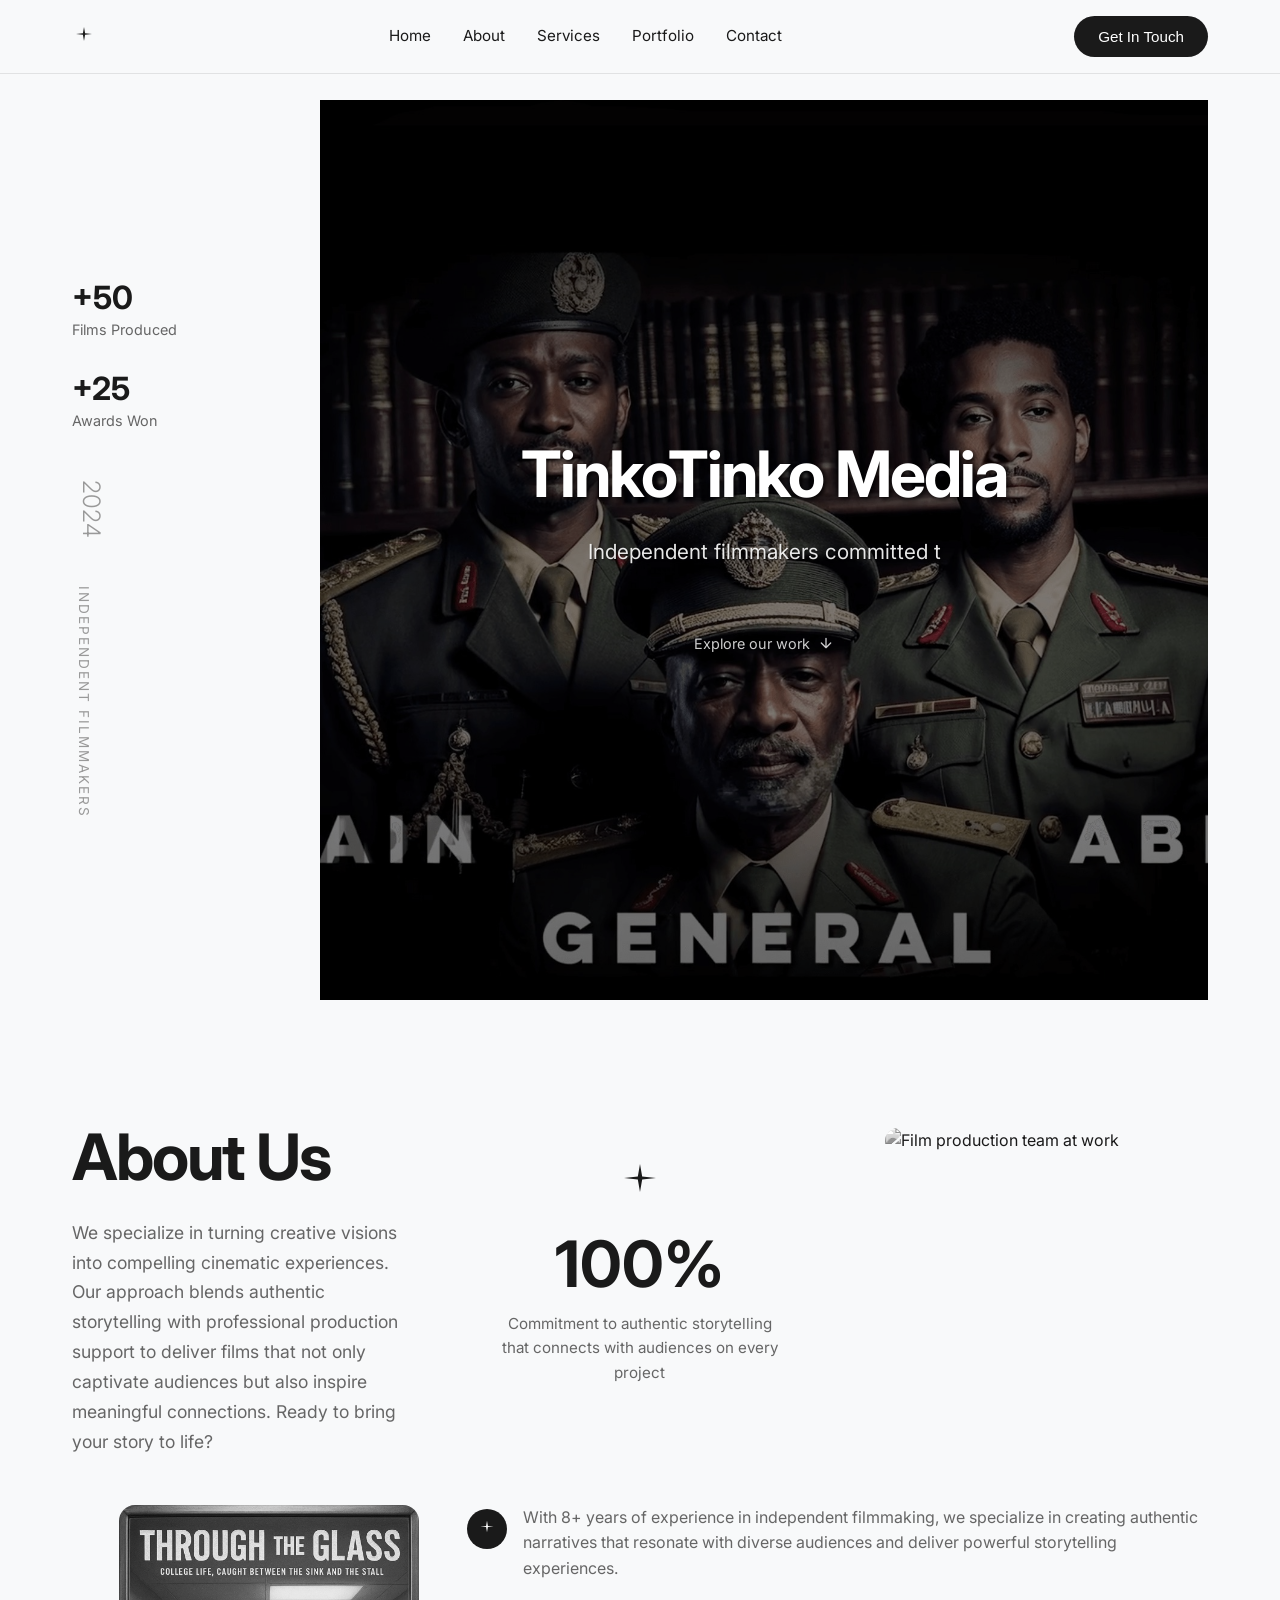
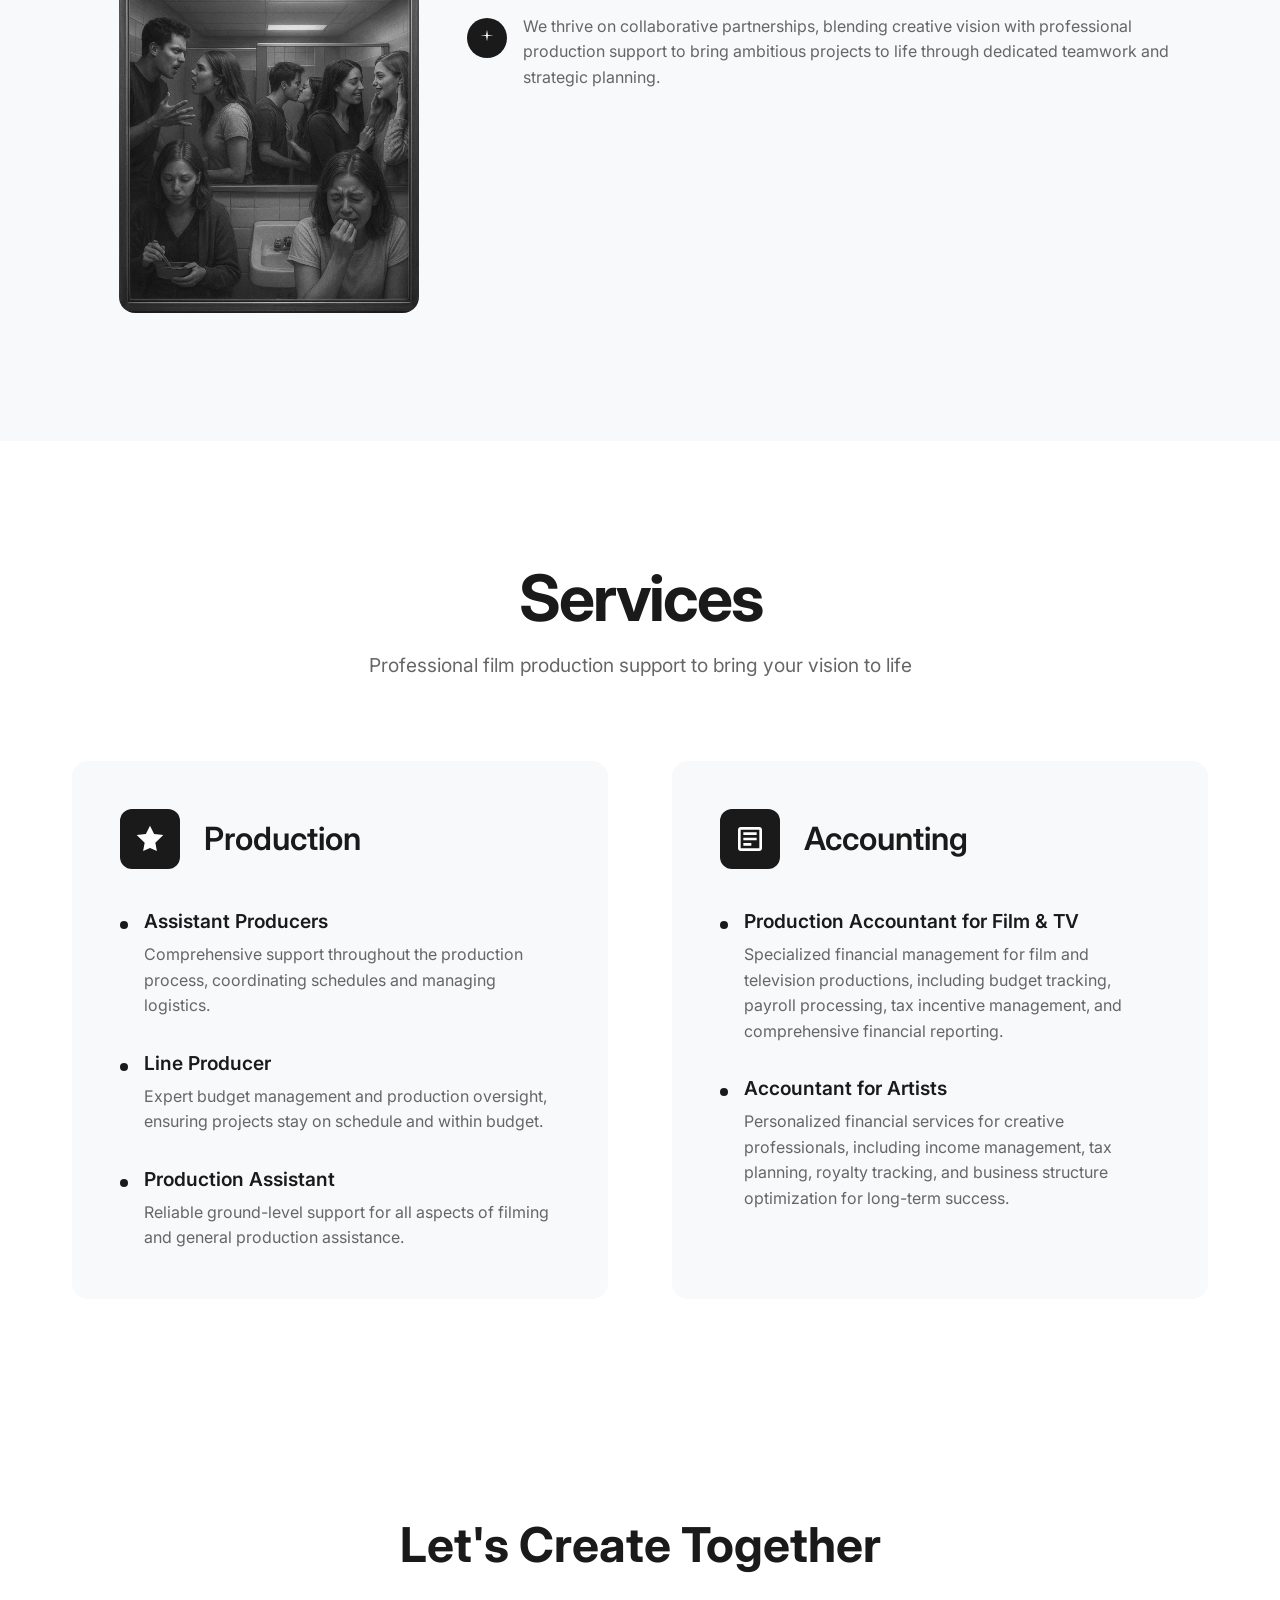
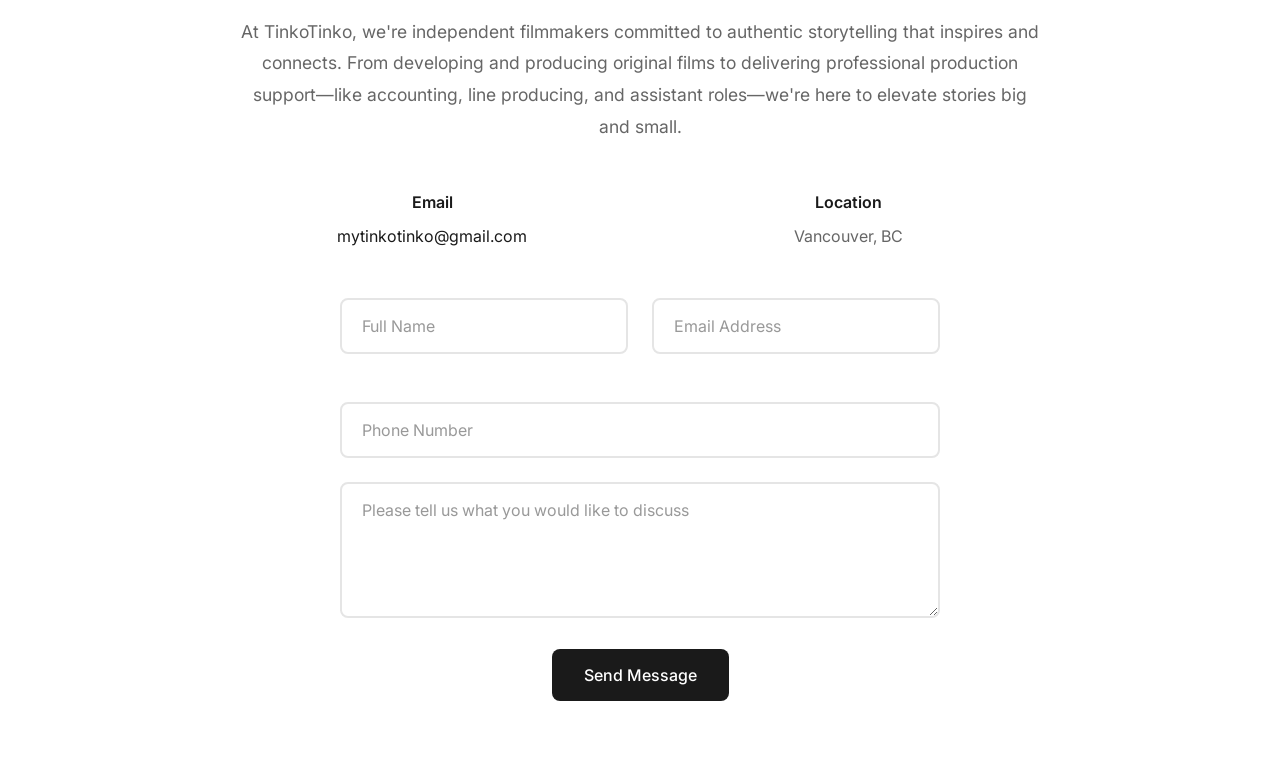
==== index.html @ ab4fda0d "initial design" ====
<!DOCTYPE html>
<html lang="en">
<head>
    <meta charset="UTF-8">
    <meta name="viewport" content="width=device-width, initial-scale=1.0">
    <meta name="referrer" content="origin">
    <title>TinkoTinko Media - Independent Filmmakers</title>
    <link rel="stylesheet" href="style.css">
    <link rel="preconnect" href="https://fonts.googleapis.com">
    <link rel="preconnect" href="https://fonts.gstatic.com" crossorigin>
    <link href="https://fonts.googleapis.com/css2?family=Inter:wght@300;400;500;600;700&display=swap" rel="stylesheet">
</head>
<body>
    <header class="header">
        <div class="container">
            <div class="logo">
                <svg width="24" height="24" viewBox="0 0 24 24" fill="none" xmlns="http://www.w3.org/2000/svg">
                    <path d="M12 2L13.09 8.26L20 9L13.09 9.74L12 16L10.91 9.74L4 9L10.91 8.26L12 2Z" fill="currentColor"/>
                </svg>
            </div>
            <nav class="nav">
                <a href="#home" class="nav-link">Home</a>
                <a href="#about" class="nav-link">About</a>
                <a href="#services" class="nav-link">Services</a>
                <a href="portfolio.html" class="nav-link">Portfolio</a>
                <a href="#contact" class="nav-link">Contact</a>
            </nav>
            <button class="cta-button" id="getInTouchBtn">
                Get In Touch
            </button>
        </div>
    </header>

    <main id="home" class="main">
        <div class="container">
            <aside class="sidebar">
                <div class="stats">
                    <div class="stat-item">
                        <span class="stat-number">+50</span>
                        <span class="stat-label">Films Produced</span>
                    </div>
                    <div class="stat-item">
                        <span class="stat-number">+25</span>
                        <span class="stat-label">Awards Won</span>
                    </div>
                </div>
                <div class="year">2024</div>
                <div class="product-designer">Independent Filmmakers</div>
            </aside>

            <section class="hero">
                <div class="hero-background">
                    <img src="images/hero.jpg" alt="TinkoTinko Media" class="hero-background-image">
                    <div class="hero-overlay"></div>
                </div>
                
                <div class="hero-content">
                    <h1 class="hero-title">TinkoTinko Media</h1>
                    <p class="hero-subtitle">Independent filmmakers committed to authentic storytelling</p>
                    <div class="scroll-indicator">
                        <span>Explore our work</span>
                        <svg width="16" height="16" viewBox="0 0 16 16" fill="none" xmlns="http://www.w3.org/2000/svg">
                            <path d="M8 3.33334V12.6667M8 12.6667L12.6667 8M8 12.6667L3.33334 8" stroke="currentColor" stroke-width="1.33" stroke-linecap="round" stroke-linejoin="round"/>
                        </svg>
                    </div>
                </div>
            </section>
        </div>
    </main>

    <section id="about" class="about-section">
        <div class="container">
            <div class="about-grid">
                <div class="about-content">
                    <h2 class="about-title">About Us</h2>
                    <p class="about-description">
                        We specialize in turning creative visions into compelling cinematic experiences. Our approach blends authentic storytelling with professional production support to deliver films that not only captivate audiences but also inspire meaningful connections. Ready to bring your story to life?
                    </p>
                </div>

                <div class="about-stat">
                    <div class="stat-icon">
                        <svg width="48" height="48" viewBox="0 0 24 24" fill="none" xmlns="http://www.w3.org/2000/svg">
                            <path d="M12 2L13.09 8.26L20 9L13.09 9.74L12 16L10.91 9.74L4 9L10.91 8.26L12 2Z" fill="currentColor"/>
                        </svg>
                    </div>
                    <div class="stat-number-large">100%</div>
                    <div class="stat-description">
                        Commitment to authentic storytelling that connects with audiences on every project
                    </div>
                </div>

                <div class="about-image-1">
                    <img src="https://images.unsplash.com/photo-1485846234645-a62644f84728?w=400&h=300&fit=crop&crop=center" alt="Film production team at work" class="about-photo">
                </div>

                <div class="about-points">
                    <div class="about-point">
                        <div class="point-icon">
                            <svg width="20" height="20" viewBox="0 0 24 24" fill="none" xmlns="http://www.w3.org/2000/svg">
                                <path d="M12 2L13.09 8.26L20 9L13.09 9.74L12 16L10.91 9.74L4 9L10.91 8.26L12 2Z" fill="currentColor"/>
                            </svg>
                        </div>
                        <p>With 8+ years of experience in independent filmmaking, we specialize in creating authentic narratives that resonate with diverse audiences and deliver powerful storytelling experiences.</p>
                    </div>
                    <div class="about-point">
                        <div class="point-icon">
                            <svg width="20" height="20" viewBox="0 0 24 24" fill="none" xmlns="http://www.w3.org/2000/svg">
                                <path d="M12 2L13.09 8.26L20 9L13.09 9.74L12 16L10.91 9.74L4 9L10.91 8.26L12 2Z" fill="currentColor"/>
                            </svg>
                        </div>
                        <p>We thrive on collaborative partnerships, blending creative vision with professional production support to bring ambitious projects to life through dedicated teamwork and strategic planning.</p>
                    </div>
                </div>

                <div class="about-image-2">
                    <img src="images/through_the_glass.jpg" alt="Behind the scenes filming" class="about-photo">
                </div>
            </div>
        </div>
    </section>

    <section id="services" class="services-section">
        <div class="container">
            <div class="services-header">
                <h2 class="services-title">Services</h2>
                <p class="services-subtitle">Professional film production support to bring your vision to life</p>
            </div>
            
            <div class="services-grid">
                <div class="service-category">
                    <div class="category-header">
                        <div class="category-icon">
                            <svg width="32" height="32" viewBox="0 0 24 24" fill="none" xmlns="http://www.w3.org/2000/svg">
                                <path d="M12 2L15.09 8.26L22 9L16 14.74L17.18 21.02L12 18.77L6.82 21.02L8 14.74L2 9L8.91 8.26L12 2Z" fill="currentColor"/>
                            </svg>
                        </div>
                        <h3 class="category-title">Production</h3>
                    </div>
                    <div class="service-list">
                        <div class="service-item">
                            <div class="service-bullet"></div>
                            <div class="service-content">
                                <h4>Assistant Producers</h4>
                                <p>Comprehensive support throughout the production process, coordinating schedules and managing logistics.</p>
                            </div>
                        </div>
                        <div class="service-item">
                            <div class="service-bullet"></div>
                            <div class="service-content">
                                <h4>Line Producer</h4>
                                <p>Expert budget management and production oversight, ensuring projects stay on schedule and within budget.</p>
                            </div>
                        </div>
                        <div class="service-item">
                            <div class="service-bullet"></div>
                            <div class="service-content">
                                <h4>Production Assistant</h4>
                                <p>Reliable ground-level support for all aspects of filming and general production assistance.</p>
                            </div>
                        </div>
                    </div>
                </div>

                <div class="service-category">
                    <div class="category-header">
                        <div class="category-icon">
                            <svg width="32" height="32" viewBox="0 0 24 24" fill="none" xmlns="http://www.w3.org/2000/svg">
                                <path d="M19 3H5C3.9 3 3 3.9 3 5V19C3 20.1 3.9 21 5 21H19C20.1 21 21 20.1 21 19V5C21 3.9 20.1 3 19 3ZM19 19H5V5H19V19ZM7 7H17V9H7V7ZM7 11H17V13H7V11ZM7 15H13V17H7V15Z" fill="currentColor"/>
                            </svg>
                        </div>
                        <h3 class="category-title">Accounting</h3>
                    </div>
                    <div class="service-list">
                        <div class="service-item">
                            <div class="service-bullet"></div>
                            <div class="service-content">
                                <h4>Production Accountant for Film & TV</h4>
                                <p>Specialized financial management for film and television productions, including budget tracking, payroll processing, tax incentive management, and comprehensive financial reporting.</p>
                            </div>
                        </div>
                        <div class="service-item">
                            <div class="service-bullet"></div>
                            <div class="service-content">
                                <h4>Accountant for Artists</h4>
                                <p>Personalized financial services for creative professionals, including income management, tax planning, royalty tracking, and business structure optimization for long-term success.</p>
                            </div>
                        </div>
                    </div>
                </div>
            </div>
        </div>
    </section>

    <section id="contact" class="contact-section">
        <div class="container">
            <div class="contact-content">
                <h2 class="contact-title">Let's Create Together</h2>
                <p class="contact-description">At TinkoTinko, we're independent filmmakers committed to authentic storytelling that inspires and connects. From developing and producing original films to delivering professional production support—like accounting, line producing, and assistant roles—we're here to elevate stories big and small.</p>
                
                <div class="contact-info">
                    <div class="contact-item">
                        <h3>Email</h3>
                        <a href="mailto:mytinkotinko@gmail.com">mytinkotinko@gmail.com</a>
                    </div>
                    <div class="contact-item">
                        <h3>Location</h3>
                        <p>Vancouver, BC</p>
                    </div>
                </div>
                
                <form class="contact-form" id="contactForm">
                    <div class="form-row">
                        <div class="form-group">
                            <input type="text" id="fullName" name="fullName" placeholder="Full Name" required>
                        </div>
                        <div class="form-group">
                            <input type="email" id="email" name="email" placeholder="Email Address" required>
                        </div>
                    </div>
                    <div class="form-group">
                        <input type="tel" id="phone" name="phone" placeholder="Phone Number" required>
                    </div>
                    <div class="form-group">
                        <textarea id="message" name="message" placeholder="Please tell us what you would like to discuss" rows="5" required></textarea>
                    </div>
                    <button type="submit" class="submit-button">
                        Send Message
                    </button>
                </form>
            </div>
        </div>
    </section>

    <script src="script.js"></script>
</body>
</html>
---- style.css ----
* {
    margin: 0;
    padding: 0;
    box-sizing: border-box;
}

body {
    font-family: 'Inter', sans-serif;
    background-color: #f8f9fa;
    color: #1a1a1a;
    line-height: 1.6;
    overflow-x: hidden;
}

.container {
    max-width: 1200px;
    margin: 0 auto;
    padding: 0 2rem;
}

/* Header Styles */
.header {
    position: fixed;
    top: 0;
    left: 0;
    right: 0;
    background: rgba(248, 249, 250, 0.95);
    backdrop-filter: blur(10px);
    z-index: 1000;
    padding: 1rem 0;
    border-bottom: 1px solid rgba(26, 26, 26, 0.1);
}

.header .container {
    display: flex;
    justify-content: space-between;
    align-items: center;
}

.logo {
    display: flex;
    align-items: center;
    color: #1a1a1a;
}

.nav {
    display: flex;
    gap: 2rem;
}

.nav-link {
    text-decoration: none;
    color: #1a1a1a;
    font-weight: 400;
    font-size: 0.95rem;
    transition: color 0.3s ease;
    position: relative;
}

.nav-link:hover {
    color: #666;
}

.nav-link::after {
    content: '';
    position: absolute;
    width: 0;
    height: 2px;
    bottom: -5px;
    left: 0;
    background-color: #1a1a1a;
    transition: width 0.3s ease;
}

.nav-link:hover::after {
    width: 100%;
}

.cta-button {
    background: #1a1a1a;
    color: white;
    border: none;
    padding: 0.75rem 1.5rem;
    border-radius: 50px;
    font-weight: 500;
    cursor: pointer;
    display: flex;
    align-items: center;
    gap: 0.5rem;
    transition: all 0.3s ease;
    font-size: 0.95rem;
}

.cta-button:hover {
    background: #333;
    transform: translateY(-2px);
    box-shadow: 0 10px 20px rgba(0, 0, 0, 0.1);
}

/* Main Content */
.main {
    margin-top: 100px;
    min-height: 100vh;
    display: flex;
    align-items: center;
}

.main .container {
    display: grid;
    grid-template-columns: 200px 1fr;
    gap: 3rem;
    align-items: center;
    width: 100%;
}

/* Sidebar */
.sidebar {
    display: flex;
    flex-direction: column;
    gap: 3rem;
    padding: 2rem 0;
}

.stats {
    display: flex;
    flex-direction: column;
    gap: 2rem;
}

.stat-item {
    display: flex;
    flex-direction: column;
    gap: 0.25rem;
}

.stat-number {
    font-size: 2rem;
    font-weight: 700;
    color: #1a1a1a;
    line-height: 1;
}

.stat-label {
    font-size: 0.9rem;
    color: #666;
    font-weight: 400;
}

.year {
    font-size: 1.5rem;
    font-weight: 300;
    color: #999;
    writing-mode: vertical-rl;
    text-orientation: mixed;
    align-self: flex-start;
}

.product-designer {
    font-size: 0.85rem;
    color: #999;
    writing-mode: vertical-rl;
    text-orientation: mixed;
    align-self: flex-start;
    letter-spacing: 2px;
    text-transform: uppercase;
}

/* Hero Section */
.hero {
    position: relative;
    min-height: 100vh;
    display: flex;
    align-items: center;
    justify-content: center;
    overflow: hidden;
}

.hero-background {
    position: absolute;
    top: 0;
    left: 0;
    width: 100%;
    height: 100%;
    z-index: 1;
}

.hero-background-image {
    width: 110%;
    height: 100%;
    object-fit: cover;
    object-position: center;
    margin-left: -5%;
}

.hero-overlay {
    position: absolute;
    top: 0;
    left: 0;
    width: 100%;
    height: 100%;
    background: rgba(0, 0, 0, 0.5);
    z-index: 2;
}

.hero-content {
    position: relative;
    z-index: 3;
    text-align: center;
    color: white;
    display: flex;
    flex-direction: column;
    gap: 2rem;
    max-width: 800px;
    padding: 0 2rem;
}

.hero-title {
    font-size: 4rem;
    font-weight: 700;
    color: white;
    line-height: 0.9;
    letter-spacing: -2px;
    margin: 0;
    text-shadow: 2px 2px 4px rgba(0, 0, 0, 0.7);
}

.hero-subtitle {
    font-size: 1.3rem;
    color: rgba(255, 255, 255, 0.9);
    font-weight: 400;
    text-shadow: 1px 1px 2px rgba(0, 0, 0, 0.7);
}

.scroll-indicator {
    display: flex;
    align-items: center;
    justify-content: center;
    gap: 0.5rem;
    color: rgba(255, 255, 255, 0.8);
    font-size: 0.9rem;
    margin-top: 2rem;
    cursor: pointer;
    transition: color 0.3s ease;
}

.scroll-indicator:hover {
    color: white;
}

/* Animations */
@keyframes fadeInUp {
    from {
        opacity: 0;
        transform: translateY(30px);
    }
    to {
        opacity: 1;
        transform: translateY(0);
    }
}

.hero-title {
    animation: fadeInUp 0.8s ease-out;
}

.hero-subtitle {
    animation: fadeInUp 0.8s ease-out 0.2s both;
}

.scroll-indicator {
    animation: fadeInUp 0.8s ease-out 0.4s both;
}

.portrait {
    animation: fadeInUp 0.8s ease-out 0.3s both;
}

.stat-item {
    animation: fadeInUp 0.8s ease-out 0.5s both;
}

.stat-item:nth-child(2) {
    animation-delay: 0.6s;
}

/* Responsive Design */
@media (max-width: 1024px) {
    .main .container {
        grid-template-columns: 1fr;
        gap: 2rem;
    }
    
    .sidebar {
        flex-direction: row;
        justify-content: space-between;
        align-items: center;
        padding: 1rem 0;
    }
    
    .stats {
        flex-direction: row;
        gap: 3rem;
    }
    
    .year,
    .product-designer {
        writing-mode: horizontal-tb;
        text-orientation: initial;
    }
    
    .hero-title {
        font-size: 3rem;
    }
    
    .hero-subtitle {
        font-size: 1.1rem;
    }
}

@media (max-width: 768px) {
    .container {
        padding: 0 1rem;
    }
    
    .nav {
        display: none;
    }
    
    .hero-title {
        font-size: 2.5rem;
        letter-spacing: -1px;
    }
    
    .hero-subtitle {
        font-size: 1rem;
    }
    
    .stats {
        gap: 2rem;
    }
    
    .stat-number {
        font-size: 1.5rem;
    }
    
    .stat-label {
        font-size: 0.8rem;
    }
}

/* About Section */
.about-section {
    padding: 8rem 0;
    background: #f8f9fa;
}

.about-grid {
    display: grid;
    grid-template-columns: 1fr 1fr 1fr;
    grid-template-rows: auto auto;
    gap: 3rem;
    align-items: start;
}

.about-content {
    grid-column: 1;
    grid-row: 1;
}

.about-title {
    font-size: 4rem;
    font-weight: 700;
    color: #1a1a1a;
    line-height: 0.9;
    margin-bottom: 2rem;
    letter-spacing: -2px;
}

.about-description {
    font-size: 1.1rem;
    color: #666;
    line-height: 1.7;
}

.about-stat {
    grid-column: 2;
    grid-row: 1;
    text-align: center;
    padding: 2rem;
}

.stat-icon {
    display: flex;
    justify-content: center;
    margin-bottom: 1.5rem;
    color: #1a1a1a;
}

.stat-number-large {
    font-size: 4rem;
    font-weight: 700;
    color: #1a1a1a;
    line-height: 1;
    margin-bottom: 1rem;
}

.stat-description {
    font-size: 0.95rem;
    color: #666;
    line-height: 1.6;
}

.about-image-1 {
    grid-column: 3;
    grid-row: 1;
    display: flex;
    justify-content: center;
}

.about-image-2 {
    grid-column: 1;
    grid-row: 2;
    display: flex;
    justify-content: flex-end;
}

.about-points {
    grid-column: 2 / 4;
    grid-row: 2;
    display: flex;
    flex-direction: column;
    gap: 2rem;
}

.about-point {
    display: flex;
    gap: 1rem;
    align-items: flex-start;
}

.point-icon {
    display: flex;
    align-items: center;
    justify-content: center;
    width: 40px;
    height: 40px;
    background: #1a1a1a;
    border-radius: 50%;
    color: white;
    flex-shrink: 0;
    margin-top: 0.25rem;
}

.about-point p {
    font-size: 1rem;
    color: #666;
    line-height: 1.6;
    margin: 0;
}

.about-photo {
    width: 100%;
    max-width: 300px;
    height: auto;
    border-radius: 16px;
    filter: grayscale(100%);
    transition: filter 0.3s ease, transform 0.3s ease;
}

.about-photo:hover {
    filter: grayscale(0%);
    transform: scale(1.05);
}

/* About Section Animations */
.about-title {
    animation: fadeInUp 0.8s ease-out;
}

.about-description {
    animation: fadeInUp 0.8s ease-out 0.2s both;
}

.about-stat {
    animation: fadeInUp 0.8s ease-out 0.3s both;
}

.about-image-1 {
    animation: fadeInUp 0.8s ease-out 0.4s both;
}

.about-image-2 {
    animation: fadeInUp 0.8s ease-out 0.5s both;
}

.about-points {
    animation: fadeInUp 0.8s ease-out 0.6s both;
}

/* Services Section */
.services-section {
    padding: 8rem 0;
    background: #fff;
}

.services-header {
    text-align: center;
    margin-bottom: 5rem;
}

.services-title {
    font-size: 4rem;
    font-weight: 700;
    color: #1a1a1a;
    line-height: 0.9;
    margin-bottom: 1.5rem;
    letter-spacing: -2px;
}

.services-subtitle {
    font-size: 1.2rem;
    color: #666;
    max-width: 600px;
    margin: 0 auto;
    line-height: 1.6;
}

.services-grid {
    display: grid;
    grid-template-columns: 1fr 1fr;
    gap: 4rem;
    align-items: stretch;
}

.service-category {
    background: #f8f9fa;
    border-radius: 16px;
    padding: 3rem;
    transition: transform 0.3s ease, box-shadow 0.3s ease;
    height: 100%;
    display: flex;
    flex-direction: column;
}

.service-category:hover {
    transform: translateY(-5px);
    box-shadow: 0 20px 40px rgba(0, 0, 0, 0.1);
}

.category-header {
    display: flex;
    align-items: center;
    gap: 1.5rem;
    margin-bottom: 2.5rem;
}

.category-icon {
    display: flex;
    align-items: center;
    justify-content: center;
    width: 60px;
    height: 60px;
    background: #1a1a1a;
    border-radius: 12px;
    color: white;
    flex-shrink: 0;
}

.category-title {
    font-size: 2rem;
    font-weight: 600;
    color: #1a1a1a;
    margin: 0;
}

.service-list {
    display: flex;
    flex-direction: column;
    gap: 2rem;
}

.service-item {
    display: flex;
    gap: 1rem;
    align-items: flex-start;
}

.service-bullet {
    width: 8px;
    height: 8px;
    background: #1a1a1a;
    border-radius: 50%;
    margin-top: 0.75rem;
    flex-shrink: 0;
}

.service-content h4 {
    font-size: 1.2rem;
    font-weight: 600;
    color: #1a1a1a;
    margin: 0 0 0.5rem 0;
    line-height: 1.3;
}

.service-content p {
    font-size: 1rem;
    color: #666;
    line-height: 1.6;
    margin: 0;
}

/* Services Section Animations */
.services-header {
    animation: fadeInUp 0.8s ease-out;
}

.service-category:nth-child(1) {
    animation: fadeInUp 0.8s ease-out 0.2s both;
}

.service-category:nth-child(2) {
    animation: fadeInUp 0.8s ease-out 0.3s both;
}

/* Contact Section */
.contact-section {
    padding: 5rem 0;
    background: #fff;
}

.contact-content {
    max-width: 800px;
    margin: 0 auto;
    text-align: center;
}

.contact-title {
    font-size: 3rem;
    font-weight: 700;
    color: #1a1a1a;
    margin-bottom: 2rem;
}

.contact-description {
    font-size: 1.1rem;
    color: #666;
    line-height: 1.8;
    margin-bottom: 3rem;
}

.contact-info {
    display: grid;
    grid-template-columns: repeat(auto-fit, minmax(250px, 1fr));
    gap: 2rem;
    margin-top: 3rem;
}

.contact-item h3 {
    font-size: 1rem;
    font-weight: 600;
    color: #1a1a1a;
    margin-bottom: 0.5rem;
}

.contact-item p {
    color: #666;
    font-size: 1rem;
}

.contact-item a {
    color: #1a1a1a;
    text-decoration: none;
    font-size: 1rem;
    transition: color 0.3s ease;
}

.contact-item a:hover {
    color: #666;
}

/* Contact Form */
.contact-form {
    max-width: 600px;
    margin: 3rem auto 0;
    text-align: left;
}

.form-row {
    display: grid;
    grid-template-columns: 1fr 1fr;
    gap: 1.5rem;
    margin-bottom: 1.5rem;
}

.form-group {
    margin-bottom: 1.5rem;
}

.form-group input,
.form-group textarea {
    width: 100%;
    padding: 1rem 1.25rem;
    border: 2px solid #e5e5e5;
    border-radius: 8px;
    font-size: 1rem;
    font-family: 'Inter', sans-serif;
    background-color: #fff;
    transition: all 0.3s ease;
    outline: none;
}

.form-group input:focus,
.form-group textarea:focus {
    border-color: #1a1a1a;
    box-shadow: 0 0 0 3px rgba(26, 26, 26, 0.1);
}

.form-group input::placeholder,
.form-group textarea::placeholder {
    color: #999;
}

.form-group textarea {
    resize: vertical;
    min-height: 120px;
}

.submit-button {
    background: #1a1a1a;
    color: white;
    border: none;
    padding: 1rem 2rem;
    border-radius: 8px;
    font-weight: 500;
    cursor: pointer;
    display: flex;
    align-items: center;
    gap: 0.5rem;
    transition: all 0.3s ease;
    font-size: 1rem;
    font-family: 'Inter', sans-serif;
    margin: 0 auto;
}

.submit-button:hover {
    background: #333;
    transform: translateY(-2px);
    box-shadow: 0 10px 20px rgba(0, 0, 0, 0.1);
}

.submit-button:active {
    transform: translateY(0);
}

/* Form validation styles */
.form-group input:invalid:not(:placeholder-shown),
.form-group textarea:invalid:not(:placeholder-shown) {
    border-color: #ff4444;
}

.form-group input:valid,
.form-group textarea:valid {
    border-color: #44ff44;
}

@media (max-width: 480px) {
    .hero-title {
        font-size: 2rem;
    }
    
    .hero-subtitle {
        font-size: 0.9rem;
    }
    
    .cta-button {
        padding: 0.6rem 1.2rem;
        font-size: 0.85rem;
    }
    
    .contact-title {
        font-size: 2rem;
    }
    
    .contact-description {
        font-size: 1rem;
    }
    
    .form-row {
        grid-template-columns: 1fr;
        gap: 0;
    }
    
    .contact-form {
        margin-top: 2rem;
    }
    
    .submit-button {
        width: 100%;
        justify-content: center;
    }
    
    /* About Section Mobile */
    .about-grid {
        grid-template-columns: 1fr;
        gap: 2rem;
    }
    
    .about-content,
    .about-stat,
    .about-image-1,
    .about-image-2,
    .about-points {
        grid-column: 1;
        grid-row: auto;
    }
    
    .about-title {
        font-size: 3rem;
    }
    
    .about-image-2 {
        justify-content: center;
    }
    
    .about-points {
        gap: 1.5rem;
    }
}

@media (max-width: 768px) {
    .about-section {
        padding: 4rem 0;
    }
    
    .about-grid {
        grid-template-columns: 1fr;
        gap: 3rem;
    }
    
    .about-content,
    .about-stat,
    .about-image-1,
    .about-image-2,
    .about-points {
        grid-column: 1;
        grid-row: auto;
    }
    
    .about-title {
        font-size: 2.5rem;
        text-align: center;
    }
    
    .about-description {
        text-align: center;
    }
    
    .about-image-2 {
        justify-content: center;
    }
    
    .stat-number-large {
        font-size: 3rem;
    }
    
    /* Services Section Mobile */
    .services-section {
        padding: 4rem 0;
    }
    
    .services-header {
        margin-bottom: 3rem;
    }
    
    .services-title {
        font-size: 2.5rem;
    }
    
    .services-grid {
        grid-template-columns: 1fr;
        gap: 2rem;
    }
    
    .service-category {
        padding: 2rem;
    }
    
    .category-header {
        gap: 1rem;
        margin-bottom: 2rem;
    }
    
    .category-icon {
        width: 50px;
        height: 50px;
    }
    
    .category-title {
        font-size: 1.5rem;
    }
    
    .service-list {
        gap: 1.5rem;
    }
}

/* Portfolio Page Styles */
.nav-link.active {
    color: #1a1a1a;
    font-weight: 600;
}

.nav-link.active::after {
    width: 100%;
}

.portfolio-main {
    margin-top: 100px;
    padding: 4rem 0 0;
}

.portfolio-hero {
    text-align: center;
    margin-bottom: 6rem;
}

.portfolio-title {
    font-size: 5rem;
    font-weight: 700;
    color: #1a1a1a;
    line-height: 0.9;
    margin-bottom: 2rem;
    letter-spacing: -3px;
}

.portfolio-subtitle {
    font-size: 1.2rem;
    color: #666;
    max-width: 600px;
    margin: 0 auto;
    line-height: 1.6;
}

/* Projects Section */
.projects-section {
    padding: 6rem 0;
    background: #f8f9fa;
}

.section-header {
    text-align: center;
    margin-bottom: 4rem;
}

.section-title {
    font-size: 3rem;
    font-weight: 700;
    color: #1a1a1a;
    margin-bottom: 1rem;
    letter-spacing: -1px;
}

.section-description {
    font-size: 1.1rem;
    color: #666;
    line-height: 1.6;
}

.projects-grid {
    display: grid;
    grid-template-columns: repeat(auto-fit, minmax(350px, 1fr));
    gap: 2.5rem;
}

.project-card {
    background: white;
    border-radius: 16px;
    overflow: hidden;
    transition: transform 0.3s ease, box-shadow 0.3s ease;
}

.project-card:hover {
    transform: translateY(-10px);
    box-shadow: 0 25px 50px rgba(0, 0, 0, 0.15);
}

.project-image {
    position: relative;
    height: 250px;
    overflow: hidden;
}

.project-photo {
    width: 100%;
    height: 100%;
    object-fit: cover;
    filter: grayscale(100%);
    transition: filter 0.3s ease, transform 0.3s ease;
}

.project-card:hover .project-photo {
    filter: grayscale(0%);
    transform: scale(1.1);
}

.project-overlay {
    position: absolute;
    top: 1rem;
    left: 1rem;
}

.project-category {
    background: rgba(26, 26, 26, 0.8);
    color: white;
    padding: 0.5rem 1rem;
    border-radius: 20px;
    font-size: 0.85rem;
    font-weight: 500;
}

.project-content {
    padding: 2rem;
}

.project-title {
    font-size: 1.5rem;
    font-weight: 600;
    color: #1a1a1a;
    margin-bottom: 1rem;
    line-height: 1.3;
}

.project-description {
    font-size: 1rem;
    color: #666;
    line-height: 1.6;
    margin-bottom: 1.5rem;
}

.project-details {
    display: flex;
    justify-content: space-between;
    align-items: center;
    padding-top: 1rem;
    border-top: 1px solid #e5e5e5;
}

.project-year,
.project-role {
    font-size: 0.9rem;
    color: #999;
    font-weight: 500;
}

/* Actors Section */
.actors-section {
    padding: 6rem 0;
    background: white;
}

.actors-grid {
    display: grid;
    grid-template-columns: repeat(auto-fit, minmax(300px, 1fr));
    gap: 2.5rem;
}

.actor-card {
    text-align: center;
    padding: 2rem;
    background: #f8f9fa;
    border-radius: 16px;
    transition: transform 0.3s ease, box-shadow 0.3s ease;
}

.actor-card:hover {
    transform: translateY(-5px);
    box-shadow: 0 15px 30px rgba(0, 0, 0, 0.1);
}

.actor-image {
    margin-bottom: 1.5rem;
}

.actor-photo {
    width: 120px;
    height: 120px;
    border-radius: 50%;
    object-fit: cover;
    filter: grayscale(100%);
    transition: filter 0.3s ease, transform 0.3s ease;
    margin: 0 auto;
}

.actor-card:hover .actor-photo {
    filter: grayscale(0%);
    transform: scale(1.1);
}

.actor-name {
    font-size: 1.3rem;
    font-weight: 600;
    color: #1a1a1a;
    margin-bottom: 0.5rem;
}

.actor-specialty {
    font-size: 0.95rem;
    color: #666;
    font-weight: 500;
    margin-bottom: 1rem;
    text-transform: uppercase;
    letter-spacing: 1px;
}

.actor-description {
    font-size: 0.95rem;
    color: #666;
    line-height: 1.6;
    margin: 0;
}

.actor-details {
    text-align: left;
}

.actor-detail-item {
    margin-bottom: 1rem;
    display: flex;
    flex-direction: column;
    gap: 0.25rem;
}

.actor-detail-item strong {
    font-size: 0.9rem;
    color: #1a1a1a;
    font-weight: 600;
}

.actor-detail-item span {
    font-size: 0.9rem;
    color: #666;
    line-height: 1.5;
}

.actor-links {
    display: flex;
    flex-direction: column;
    gap: 0.75rem;
    margin-top: 1.5rem;
    padding-top: 1.5rem;
    border-top: 1px solid #e5e5e5;
}

.actor-link {
    color: #1a1a1a;
    text-decoration: none;
    font-size: 0.9rem;
    font-weight: 500;
    transition: color 0.3s ease;
    position: relative;
}

.actor-link::after {
    content: '';
    position: absolute;
    width: 0;
    height: 2px;
    bottom: -2px;
    left: 0;
    background-color: #1a1a1a;
    transition: width 0.3s ease;
}

.actor-link:hover {
    color: #666;
}

.actor-link:hover::after {
    width: 100%;
}

/* Portfolio Footer */
.portfolio-footer {
    padding: 3rem 0;
    background: #1a1a1a;
    color: white;
    text-align: center;
}

.footer-content p {
    font-size: 1.1rem;
    margin: 0;
}

.footer-link {
    color: white;
    text-decoration: underline;
    font-weight: 500;
    transition: opacity 0.3s ease;
}

.footer-link:hover {
    opacity: 0.8;
}

/* Portfolio Animations */
.portfolio-hero {
    animation: fadeInUp 0.8s ease-out;
}

.section-header {
    animation: fadeInUp 0.8s ease-out;
}

.project-card {
    animation: fadeInUp 0.8s ease-out;
}

.project-card:nth-child(1) { animation-delay: 0.1s; }
.project-card:nth-child(2) { animation-delay: 0.2s; }
.project-card:nth-child(3) { animation-delay: 0.3s; }
.project-card:nth-child(4) { animation-delay: 0.4s; }

.actor-card {
    animation: fadeInUp 0.8s ease-out;
}

.actor-card:nth-child(1) { animation-delay: 0.1s; }
.actor-card:nth-child(2) { animation-delay: 0.2s; }
.actor-card:nth-child(3) { animation-delay: 0.3s; }
.actor-card:nth-child(4) { animation-delay: 0.4s; }
.actor-card:nth-child(5) { animation-delay: 0.5s; }
.actor-card:nth-child(6) { animation-delay: 0.6s; }

/* Portfolio Mobile Responsive */
@media (max-width: 768px) {
    .portfolio-title {
        font-size: 3rem;
    }
    
    .section-title {
        font-size: 2rem;
    }
    
    .projects-grid,
    .actors-grid {
        grid-template-columns: 1fr;
        gap: 2rem;
    }
    
    .project-content {
        padding: 1.5rem;
    }
    
    .actor-card {
        padding: 1.5rem;
    }
}
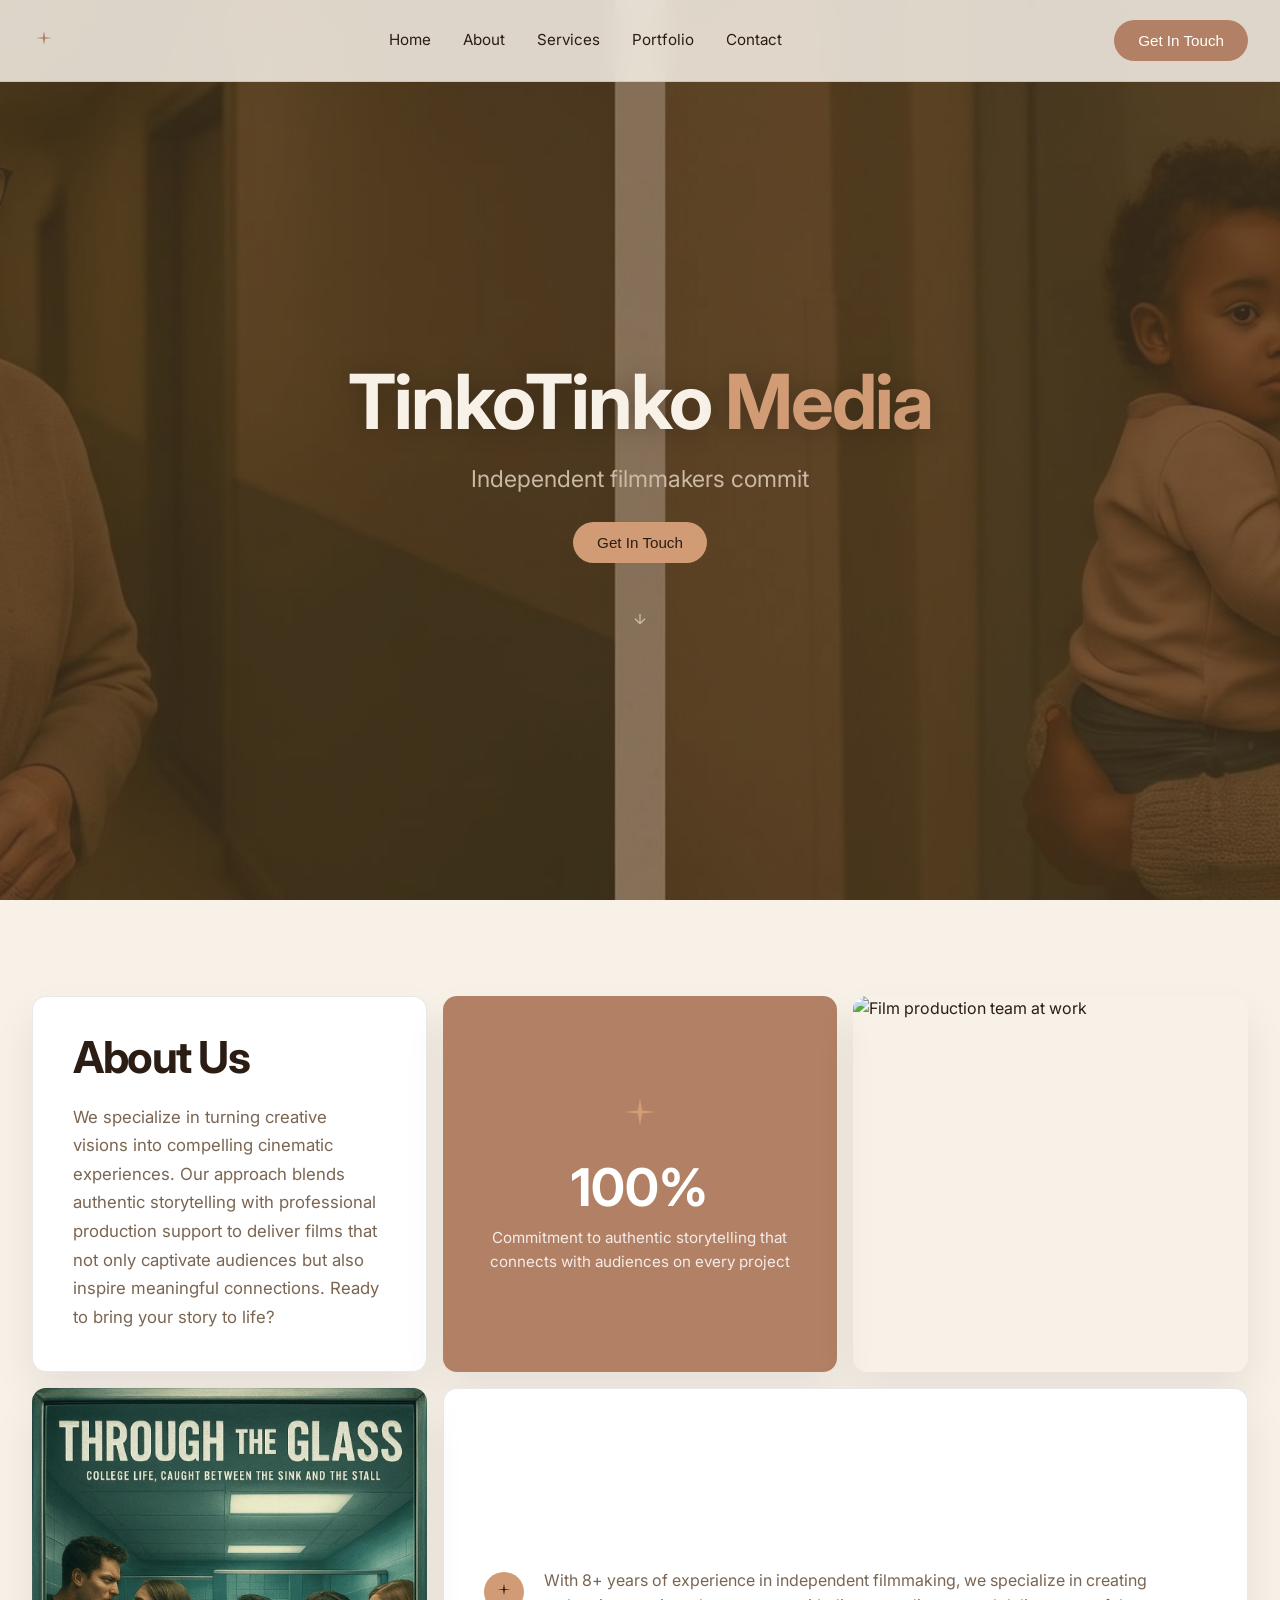
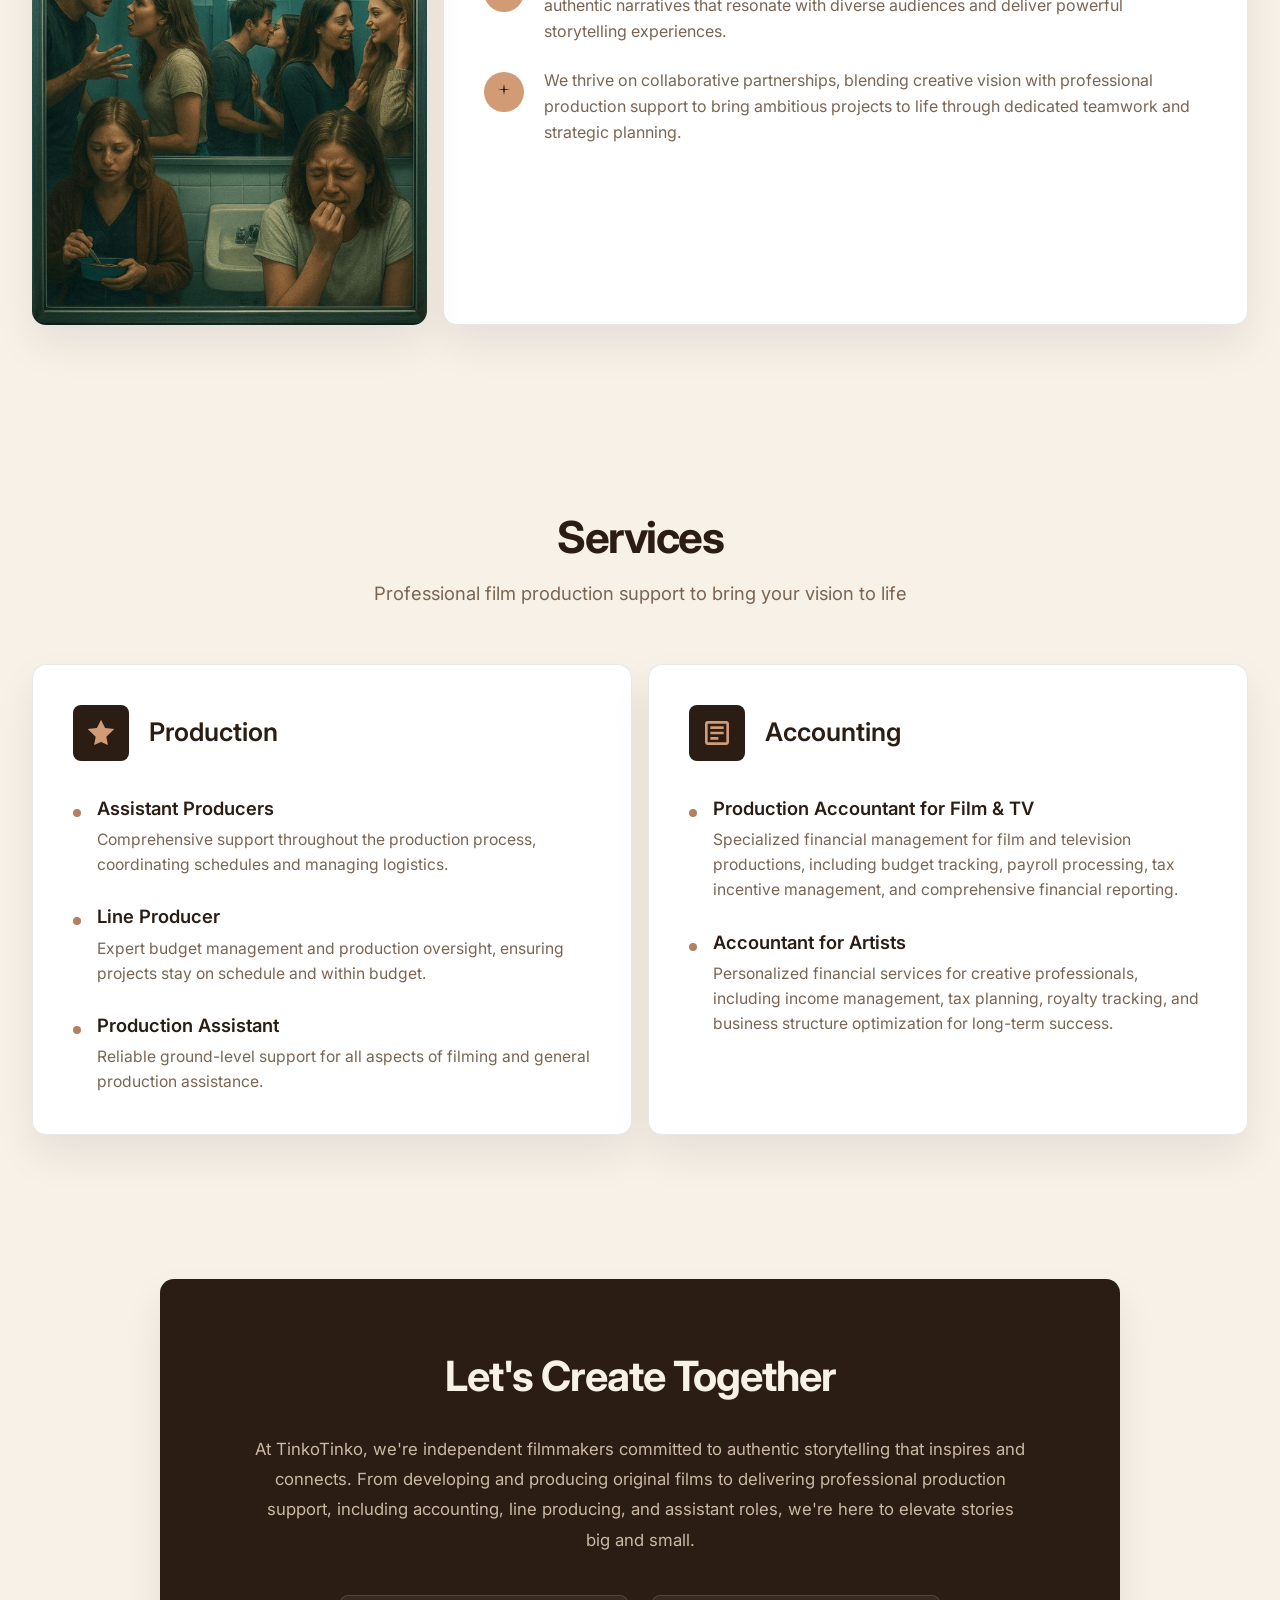
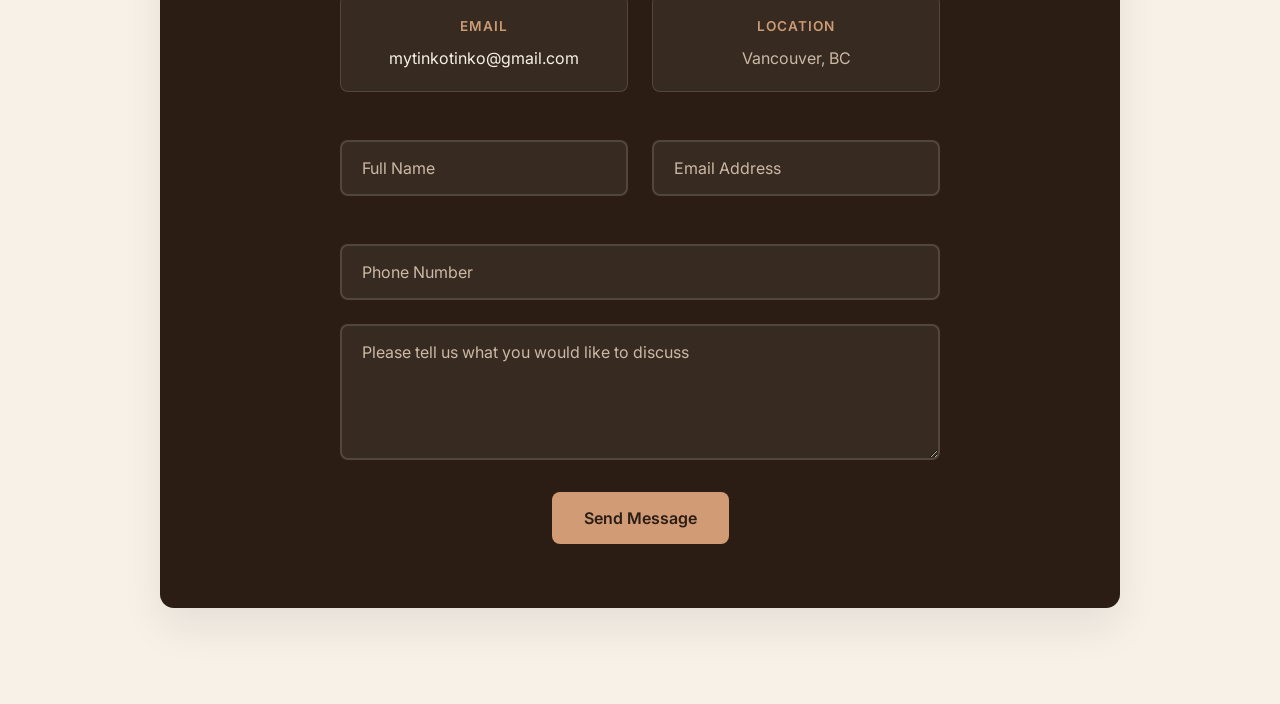
==== commit 01d6822d: "Redesign site with bento-grid theme and client color palette" ====
--- a/index.html
+++ b/index.html
@@ -31,40 +31,25 @@
         </div>
     </header>
 
-    <main id="home" class="main">
-        <div class="container">
-            <aside class="sidebar">
-                <div class="stats">
-                    <div class="stat-item">
-                        <span class="stat-number">+50</span>
-                        <span class="stat-label">Films Produced</span>
-                    </div>
-                    <div class="stat-item">
-                        <span class="stat-number">+25</span>
-                        <span class="stat-label">Awards Won</span>
-                    </div>
-                </div>
-                <div class="year">2024</div>
-                <div class="product-designer">Independent Filmmakers</div>
-            </aside>
-
-            <section class="hero">
-                <div class="hero-background">
-                    <img src="images/hero.jpg" alt="TinkoTinko Media" class="hero-background-image">
-                    <div class="hero-overlay"></div>
-                </div>
-                
-                <div class="hero-content">
-                    <h1 class="hero-title">TinkoTinko Media</h1>
-                    <p class="hero-subtitle">Independent filmmakers committed to authentic storytelling</p>
-                    <div class="scroll-indicator">
-                        <span>Explore our work</span>
-                        <svg width="16" height="16" viewBox="0 0 16 16" fill="none" xmlns="http://www.w3.org/2000/svg">
-                            <path d="M8 3.33334V12.6667M8 12.6667L12.6667 8M8 12.6667L3.33334 8" stroke="currentColor" stroke-width="1.33" stroke-linecap="round" stroke-linejoin="round"/>
-                        </svg>
-                    </div>
-                </div>
-            </section>
+    <main id="home" class="hero-cover">
+        <div class="hero-cover-media">
+            <img src="images/hero.jpg" alt="TinkoTinko Media" class="hero-cover-image">
+            <div class="hero-cover-overlay"></div>
+        </div>
+
+        <div class="container hero-cover-content">
+            <h1 class="hero-title">TinkoTinko <span class="accent">Media</span></h1>
+            <p class="hero-subtitle">Independent filmmakers committed to authentic storytelling</p>
+
+            <button class="cta-button" id="heroCtaBtn">
+                Get In Touch
+            </button>
+
+            <div class="scroll-indicator">
+                <svg width="16" height="16" viewBox="0 0 16 16" fill="none" xmlns="http://www.w3.org/2000/svg">
+                    <path d="M8 3.33334V12.6667M8 12.6667L12.6667 8M8 12.6667L3.33334 8" stroke="currentColor" stroke-width="1.33" stroke-linecap="round" stroke-linejoin="round"/>
+                </svg>
+            </div>
         </div>
     </main>
 
@@ -196,7 +181,7 @@
         <div class="container">
             <div class="contact-content">
                 <h2 class="contact-title">Let's Create Together</h2>
-                <p class="contact-description">At TinkoTinko, we're independent filmmakers committed to authentic storytelling that inspires and connects. From developing and producing original films to delivering professional production support—like accounting, line producing, and assistant roles—we're here to elevate stories big and small.</p>
+                <p class="contact-description">At TinkoTinko, we're independent filmmakers committed to authentic storytelling that inspires and connects. From developing and producing original films to delivering professional production support, including accounting, line producing, and assistant roles, we're here to elevate stories big and small.</p>
                 
                 <div class="contact-info">
                     <div class="contact-item">
--- a/style.css
+++ b/style.css
@@ -1,3 +1,36 @@
+/* =========================================================
+   TinkoTinko Media - Design System
+   Palette driven by client hex colors:
+   #D09B75 (gold), #B28064 (terracotta), #CB9B75 (tan)
+   ========================================================= */
+
+:root {
+    --color-bg: #F7F1E8;
+    --color-bg-soft: #F1E8DA;
+    --color-card: #FFFFFF;
+    --color-surface-dark: #2B1D14;
+    --color-surface-dark-alt: #3A2A1E;
+
+    --color-text: #2B1D14;
+    --color-text-muted: #7A6552;
+    --color-text-inverse: #F7F1E8;
+    --color-text-inverse-muted: #CBB9A6;
+
+    --color-gold: #D09B75;
+    --color-terracotta: #B28064;
+    --color-tan: #CB9B75;
+
+    --color-border: rgba(43, 29, 20, 0.1);
+    --color-border-inverse: rgba(247, 241, 232, 0.14);
+
+    --radius-lg: 14px;
+    --radius-md: 10px;
+    --radius-sm: 8px;
+
+    --shadow-card: 0 20px 40px rgba(43, 29, 20, 0.08);
+    --shadow-card-hover: 0 25px 50px rgba(43, 29, 20, 0.16);
+}
+
 * {
     margin: 0;
     padding: 0;
@@ -6,29 +39,29 @@
 
 body {
     font-family: 'Inter', sans-serif;
-    background-color: #f8f9fa;
-    color: #1a1a1a;
+    background-color: var(--color-bg);
+    color: var(--color-text);
     line-height: 1.6;
     overflow-x: hidden;
 }
 
 .container {
-    max-width: 1200px;
+    max-width: 1280px;
     margin: 0 auto;
     padding: 0 2rem;
 }
 
-/* Header Styles */
+/* Header */
 .header {
     position: fixed;
     top: 0;
     left: 0;
     right: 0;
-    background: rgba(248, 249, 250, 0.95);
-    backdrop-filter: blur(10px);
+    background: rgba(247, 241, 232, 0.85);
+    backdrop-filter: blur(12px);
     z-index: 1000;
-    padding: 1rem 0;
-    border-bottom: 1px solid rgba(26, 26, 26, 0.1);
+    padding: 1.25rem 0;
+    border-bottom: 1px solid var(--color-border);
 }
 
 .header .container {
@@ -40,7 +73,7 @@
 .logo {
     display: flex;
     align-items: center;
-    color: #1a1a1a;
+    color: var(--color-terracotta);
 }
 
 .nav {
@@ -50,7 +83,7 @@
 
 .nav-link {
     text-decoration: none;
-    color: #1a1a1a;
+    color: var(--color-text);
     font-weight: 400;
     font-size: 0.95rem;
     transition: color 0.3s ease;
@@ -58,7 +91,7 @@
 }
 
 .nav-link:hover {
-    color: #666;
+    color: var(--color-terracotta);
 }
 
 .nav-link::after {
@@ -68,7 +101,7 @@
     height: 2px;
     bottom: -5px;
     left: 0;
-    background-color: #1a1a1a;
+    background-color: var(--color-terracotta);
     transition: width 0.3s ease;
 }
 
@@ -76,9 +109,18 @@
     width: 100%;
 }
 
+.nav-link.active {
+    color: var(--color-terracotta);
+    font-weight: 600;
+}
+
+.nav-link.active::after {
+    width: 100%;
+}
+
 .cta-button {
-    background: #1a1a1a;
-    color: white;
+    background: var(--color-terracotta);
+    color: #fff;
     border: none;
     padding: 0.75rem 1.5rem;
     border-radius: 50px;
@@ -92,81 +134,15 @@
 }
 
 .cta-button:hover {
-    background: #333;
+    background: var(--color-gold);
     transform: translateY(-2px);
-    box-shadow: 0 10px 20px rgba(0, 0, 0, 0.1);
-}
-
-/* Main Content */
-.main {
-    margin-top: 100px;
-    min-height: 100vh;
-    display: flex;
-    align-items: center;
-}
-
-.main .container {
-    display: grid;
-    grid-template-columns: 200px 1fr;
-    gap: 3rem;
-    align-items: center;
-    width: 100%;
-}
-
-/* Sidebar */
-.sidebar {
-    display: flex;
-    flex-direction: column;
-    gap: 3rem;
-    padding: 2rem 0;
-}
-
-.stats {
-    display: flex;
-    flex-direction: column;
-    gap: 2rem;
-}
-
-.stat-item {
-    display: flex;
-    flex-direction: column;
-    gap: 0.25rem;
-}
-
-.stat-number {
-    font-size: 2rem;
-    font-weight: 700;
-    color: #1a1a1a;
-    line-height: 1;
-}
-
-.stat-label {
-    font-size: 0.9rem;
-    color: #666;
-    font-weight: 400;
-}
-
-.year {
-    font-size: 1.5rem;
-    font-weight: 300;
-    color: #999;
-    writing-mode: vertical-rl;
-    text-orientation: mixed;
-    align-self: flex-start;
-}
-
-.product-designer {
-    font-size: 0.85rem;
-    color: #999;
-    writing-mode: vertical-rl;
-    text-orientation: mixed;
-    align-self: flex-start;
-    letter-spacing: 2px;
-    text-transform: uppercase;
-}
-
-/* Hero Section */
-.hero {
+    box-shadow: 0 10px 20px rgba(178, 128, 100, 0.35);
+}
+
+/* =========================================================
+   Hero - full-bleed cover: image, tint overlay, centered text
+   ========================================================= */
+.hero-cover {
     position: relative;
     min-height: 100vh;
     display: flex;
@@ -175,76 +151,81 @@
     overflow: hidden;
 }
 
-.hero-background {
+.hero-cover-media {
     position: absolute;
-    top: 0;
-    left: 0;
+    inset: 0;
+    z-index: 1;
+}
+
+.hero-cover-image {
     width: 100%;
-    height: 100%;
-    z-index: 1;
-}
-
-.hero-background-image {
-    width: 110%;
     height: 100%;
     object-fit: cover;
     object-position: center;
-    margin-left: -5%;
-}
-
-.hero-overlay {
+    display: block;
+}
+
+.hero-cover-overlay {
     position: absolute;
-    top: 0;
-    left: 0;
-    width: 100%;
-    height: 100%;
-    background: rgba(0, 0, 0, 0.5);
+    inset: 0;
+    background: rgba(74, 51, 36, 0.62);
+}
+
+.hero-cover-content {
+    position: relative;
     z-index: 2;
-}
-
-.hero-content {
-    position: relative;
-    z-index: 3;
     text-align: center;
-    color: white;
     display: flex;
     flex-direction: column;
-    gap: 2rem;
-    max-width: 800px;
-    padding: 0 2rem;
+    align-items: center;
+    gap: 1.5rem;
+    padding-top: 140px;
+    padding-bottom: 3rem;
 }
 
 .hero-title {
-    font-size: 4rem;
+    font-size: 4.75rem;
     font-weight: 700;
-    color: white;
-    line-height: 0.9;
+    line-height: 0.95;
     letter-spacing: -2px;
+    color: var(--color-text-inverse);
     margin: 0;
-    text-shadow: 2px 2px 4px rgba(0, 0, 0, 0.7);
+    text-shadow: 0 2px 24px rgba(0, 0, 0, 0.25);
+}
+
+.hero-title .accent {
+    color: var(--color-gold);
 }
 
 .hero-subtitle {
-    font-size: 1.3rem;
-    color: rgba(255, 255, 255, 0.9);
+    font-size: 1.45rem;
+    color: var(--color-text-inverse-muted);
     font-weight: 400;
-    text-shadow: 1px 1px 2px rgba(0, 0, 0, 0.7);
+    max-width: 40ch;
+}
+
+.hero-cover-content .cta-button {
+    background: var(--color-gold);
+    color: var(--color-surface-dark);
+}
+
+.hero-cover-content .cta-button:hover {
+    background: var(--color-tan);
 }
 
 .scroll-indicator {
     display: flex;
     align-items: center;
-    justify-content: center;
     gap: 0.5rem;
-    color: rgba(255, 255, 255, 0.8);
-    font-size: 0.9rem;
-    margin-top: 2rem;
+    color: var(--color-text-inverse-muted);
+    font-size: 0.85rem;
     cursor: pointer;
     transition: color 0.3s ease;
+    margin-top: 1.5rem;
 }
 
 .scroll-indicator:hover {
-    color: white;
+    color: var(--color-text-inverse);
 }
 
 /* Animations */
@@ -259,61 +240,23 @@
     }
 }
 
-.hero-title {
-    animation: fadeInUp 0.8s ease-out;
-}
-
-.hero-subtitle {
-    animation: fadeInUp 0.8s ease-out 0.2s both;
-}
-
-.scroll-indicator {
-    animation: fadeInUp 0.8s ease-out 0.4s both;
-}
-
-.portrait {
-    animation: fadeInUp 0.8s ease-out 0.3s both;
-}
-
-.stat-item {
-    animation: fadeInUp 0.8s ease-out 0.5s both;
-}
-
-.stat-item:nth-child(2) {
-    animation-delay: 0.6s;
-}
-
-/* Responsive Design */
+.hero-cover-content > * {
+    animation: fadeInUp 0.8s ease-out both;
+}
+
+.hero-title { animation-delay: 0.1s; }
+.hero-subtitle { animation-delay: 0.2s; }
+.hero-cover-content .cta-button { animation-delay: 0.3s; }
+.scroll-indicator { animation-delay: 0.4s; }
+
+/* Responsive */
 @media (max-width: 1024px) {
-    .main .container {
-        grid-template-columns: 1fr;
-        gap: 2rem;
-    }
-    
-    .sidebar {
-        flex-direction: row;
-        justify-content: space-between;
-        align-items: center;
-        padding: 1rem 0;
-    }
-    
-    .stats {
-        flex-direction: row;
-        gap: 3rem;
-    }
-    
-    .year,
-    .product-designer {
-        writing-mode: horizontal-tb;
-        text-orientation: initial;
-    }
-    
     .hero-title {
-        font-size: 3rem;
-    }
-    
+        font-size: 3.5rem;
+    }
+
     .hero-subtitle {
-        font-size: 1.1rem;
+        font-size: 1.25rem;
     }
 }
 
@@ -321,64 +264,72 @@
     .container {
         padding: 0 1rem;
     }
-    
+
     .nav {
         display: none;
     }
-    
+
+    .hero-cover-content {
+        padding-top: 120px;
+        gap: 1.25rem;
+    }
+
     .hero-title {
-        font-size: 2.5rem;
+        font-size: 2.75rem;
         letter-spacing: -1px;
     }
-    
+
     .hero-subtitle {
-        font-size: 1rem;
-    }
-    
-    .stats {
-        gap: 2rem;
-    }
-    
-    .stat-number {
-        font-size: 1.5rem;
-    }
-    
-    .stat-label {
-        font-size: 0.8rem;
-    }
-}
-
-/* About Section */
-.about-section {
-    padding: 8rem 0;
-    background: #f8f9fa;
-}
-
+        font-size: 1.15rem;
+    }
+}
+
+/* =========================================================
+   Section basics
+   ========================================================= */
+.about-section,
+.services-section,
+.contact-section {
+    padding: 6rem 0;
+    background: var(--color-bg);
+}
+
+/* =========================================================
+   About - bento cards
+   ========================================================= */
 .about-grid {
     display: grid;
     grid-template-columns: 1fr 1fr 1fr;
     grid-template-rows: auto auto;
-    gap: 3rem;
-    align-items: start;
+    gap: 1rem;
+    align-items: stretch;
 }
 
 .about-content {
     grid-column: 1;
     grid-row: 1;
+    background: var(--color-card);
+    border: 1px solid var(--color-border);
+    border-radius: var(--radius-lg);
+    padding: 2.5rem;
+    display: flex;
+    flex-direction: column;
+    justify-content: center;
+    box-shadow: var(--shadow-card);
 }
 
 .about-title {
-    font-size: 4rem;
+    font-size: 2.75rem;
     font-weight: 700;
-    color: #1a1a1a;
-    line-height: 0.9;
-    margin-bottom: 2rem;
-    letter-spacing: -2px;
+    color: var(--color-text);
+    line-height: 0.95;
+    margin-bottom: 1.5rem;
+    letter-spacing: -1.5px;
 }
 
 .about-description {
-    font-size: 1.1rem;
-    color: #666;
+    font-size: 1.05rem;
+    color: var(--color-text-muted);
     line-height: 1.7;
 }
 
@@ -386,42 +337,52 @@
     grid-column: 2;
     grid-row: 1;
     text-align: center;
-    padding: 2rem;
+    padding: 2.5rem 1.5rem;
+    background: var(--color-terracotta);
+    color: #fff;
+    border-radius: var(--radius-lg);
+    display: flex;
+    flex-direction: column;
+    align-items: center;
+    justify-content: center;
+    box-shadow: var(--shadow-card);
 }
 
 .stat-icon {
     display: flex;
     justify-content: center;
-    margin-bottom: 1.5rem;
-    color: #1a1a1a;
+    margin-bottom: 1.25rem;
+    color: var(--color-gold);
 }
 
 .stat-number-large {
-    font-size: 4rem;
+    font-size: 3.25rem;
     font-weight: 700;
-    color: #1a1a1a;
+    color: #fff;
     line-height: 1;
-    margin-bottom: 1rem;
+    margin-bottom: 0.75rem;
 }
 
 .stat-description {
     font-size: 0.95rem;
-    color: #666;
+    color: rgba(255, 255, 255, 0.85);
     line-height: 1.6;
 }
 
 .about-image-1 {
     grid-column: 3;
     grid-row: 1;
-    display: flex;
-    justify-content: center;
+    border-radius: var(--radius-lg);
+    overflow: hidden;
+    box-shadow: var(--shadow-card);
 }
 
 .about-image-2 {
     grid-column: 1;
     grid-row: 2;
-    display: flex;
-    justify-content: flex-end;
+    border-radius: var(--radius-lg);
+    overflow: hidden;
+    box-shadow: var(--shadow-card);
 }
 
 .about-points {
@@ -429,12 +390,18 @@
     grid-row: 2;
     display: flex;
     flex-direction: column;
-    gap: 2rem;
+    gap: 1.5rem;
+    background: var(--color-card);
+    border: 1px solid var(--color-border);
+    border-radius: var(--radius-lg);
+    padding: 2.5rem;
+    box-shadow: var(--shadow-card);
+    justify-content: center;
 }
 
 .about-point {
     display: flex;
-    gap: 1rem;
+    gap: 1.25rem;
     align-items: flex-start;
 }
 
@@ -444,82 +411,70 @@
     justify-content: center;
     width: 40px;
     height: 40px;
-    background: #1a1a1a;
+    background: var(--color-gold);
     border-radius: 50%;
-    color: white;
+    color: var(--color-surface-dark);
     flex-shrink: 0;
     margin-top: 0.25rem;
 }
 
 .about-point p {
     font-size: 1rem;
-    color: #666;
+    color: var(--color-text-muted);
     line-height: 1.6;
     margin: 0;
 }
 
 .about-photo {
     width: 100%;
-    max-width: 300px;
-    height: auto;
-    border-radius: 16px;
-    filter: grayscale(100%);
-    transition: filter 0.3s ease, transform 0.3s ease;
-}
-
-.about-photo:hover {
-    filter: grayscale(0%);
+    height: 100%;
+    max-width: none;
+    object-fit: cover;
+    display: block;
+    filter: none;
+    border-radius: 0;
+    transition: transform 0.4s ease;
+}
+
+.about-image-1:hover .about-photo,
+.about-image-2:hover .about-photo {
     transform: scale(1.05);
 }
 
-/* About Section Animations */
-.about-title {
-    animation: fadeInUp 0.8s ease-out;
-}
-
-.about-description {
-    animation: fadeInUp 0.8s ease-out 0.2s both;
-}
-
-.about-stat {
-    animation: fadeInUp 0.8s ease-out 0.3s both;
-}
-
-.about-image-1 {
-    animation: fadeInUp 0.8s ease-out 0.4s both;
-}
-
-.about-image-2 {
-    animation: fadeInUp 0.8s ease-out 0.5s both;
-}
-
+.about-title,
+.about-stat,
+.about-image-1,
+.about-image-2,
 .about-points {
-    animation: fadeInUp 0.8s ease-out 0.6s both;
-}
-
-/* Services Section */
-.services-section {
-    padding: 8rem 0;
-    background: #fff;
-}
-
+    animation: fadeInUp 0.8s ease-out both;
+}
+
+.about-content { animation: fadeInUp 0.8s ease-out both; }
+.about-stat { animation-delay: 0.1s; }
+.about-image-1 { animation-delay: 0.2s; }
+.about-image-2 { animation-delay: 0.3s; }
+.about-points { animation-delay: 0.4s; }
+
+/* =========================================================
+   Services - bento cards
+   ========================================================= */
 .services-header {
     text-align: center;
-    margin-bottom: 5rem;
+    margin-bottom: 3.5rem;
 }
 
 .services-title {
-    font-size: 4rem;
+    font-size: 2.75rem;
     font-weight: 700;
-    color: #1a1a1a;
-    line-height: 0.9;
-    margin-bottom: 1.5rem;
-    letter-spacing: -2px;
+    color: var(--color-text);
+    line-height: 0.95;
+    margin-bottom: 1.25rem;
+    letter-spacing: -1.5px;
 }
 
 .services-subtitle {
-    font-size: 1.2rem;
-    color: #666;
+    font-size: 1.15rem;
+    color: var(--color-text-muted);
     max-width: 600px;
     margin: 0 auto;
     line-height: 1.6;
@@ -528,55 +483,57 @@
 .services-grid {
     display: grid;
     grid-template-columns: 1fr 1fr;
-    gap: 4rem;
+    gap: 1rem;
     align-items: stretch;
 }
 
 .service-category {
-    background: #f8f9fa;
-    border-radius: 16px;
-    padding: 3rem;
+    background: var(--color-card);
+    border: 1px solid var(--color-border);
+    border-radius: var(--radius-lg);
+    padding: 2.5rem;
     transition: transform 0.3s ease, box-shadow 0.3s ease;
     height: 100%;
     display: flex;
     flex-direction: column;
+    box-shadow: var(--shadow-card);
 }
 
 .service-category:hover {
-    transform: translateY(-5px);
-    box-shadow: 0 20px 40px rgba(0, 0, 0, 0.1);
+    transform: translateY(-6px);
+    box-shadow: var(--shadow-card-hover);
 }
 
 .category-header {
     display: flex;
     align-items: center;
-    gap: 1.5rem;
-    margin-bottom: 2.5rem;
+    gap: 1.25rem;
+    margin-bottom: 2.25rem;
 }
 
 .category-icon {
     display: flex;
     align-items: center;
     justify-content: center;
-    width: 60px;
-    height: 60px;
-    background: #1a1a1a;
-    border-radius: 12px;
-    color: white;
+    width: 56px;
+    height: 56px;
+    background: var(--color-surface-dark);
+    border-radius: var(--radius-sm);
+    color: var(--color-gold);
     flex-shrink: 0;
 }
 
 .category-title {
-    font-size: 2rem;
+    font-size: 1.6rem;
     font-weight: 600;
-    color: #1a1a1a;
+    color: var(--color-text);
     margin: 0;
 }
 
 .service-list {
     display: flex;
     flex-direction: column;
-    gap: 2rem;
+    gap: 1.75rem;
 }
 
 .service-item {
@@ -588,94 +545,115 @@
 .service-bullet {
     width: 8px;
     height: 8px;
-    background: #1a1a1a;
+    background: var(--color-terracotta);
     border-radius: 50%;
     margin-top: 0.75rem;
     flex-shrink: 0;
 }
 
 .service-content h4 {
-    font-size: 1.2rem;
+    font-size: 1.15rem;
     font-weight: 600;
-    color: #1a1a1a;
-    margin: 0 0 0.5rem 0;
+    color: var(--color-text);
+    margin: 0 0 0.4rem 0;
     line-height: 1.3;
 }
 
 .service-content p {
-    font-size: 1rem;
-    color: #666;
+    font-size: 0.98rem;
+    color: var(--color-text-muted);
     line-height: 1.6;
     margin: 0;
 }
 
-/* Services Section Animations */
 .services-header {
-    animation: fadeInUp 0.8s ease-out;
+    animation: fadeInUp 0.8s ease-out both;
 }
 
 .service-category:nth-child(1) {
-    animation: fadeInUp 0.8s ease-out 0.2s both;
+    animation: fadeInUp 0.8s ease-out 0.15s both;
 }
 
 .service-category:nth-child(2) {
-    animation: fadeInUp 0.8s ease-out 0.3s both;
-}
-
-/* Contact Section */
+    animation: fadeInUp 0.8s ease-out 0.25s both;
+}
+
+/* =========================================================
+   Contact - dark bento panel
+   ========================================================= */
 .contact-section {
-    padding: 5rem 0;
-    background: #fff;
+    padding: 3rem 0 6rem;
 }
 
 .contact-content {
-    max-width: 800px;
+    max-width: 960px;
     margin: 0 auto;
     text-align: center;
+    background: var(--color-surface-dark);
+    color: var(--color-text-inverse);
+    border-radius: var(--radius-lg);
+    padding: 4rem 3rem;
+    box-shadow: var(--shadow-card);
 }
 
 .contact-title {
-    font-size: 3rem;
+    font-size: 2.6rem;
     font-weight: 700;
-    color: #1a1a1a;
-    margin-bottom: 2rem;
+    color: var(--color-text-inverse);
+    margin-bottom: 1.5rem;
+    letter-spacing: -1px;
 }
 
 .contact-description {
-    font-size: 1.1rem;
-    color: #666;
+    font-size: 1.05rem;
+    color: var(--color-text-inverse-muted);
     line-height: 1.8;
-    margin-bottom: 3rem;
+    margin-bottom: 2.5rem;
+    max-width: 70ch;
+    margin-left: auto;
+    margin-right: auto;
 }
 
 .contact-info {
     display: grid;
-    grid-template-columns: repeat(auto-fit, minmax(250px, 1fr));
-    gap: 2rem;
-    margin-top: 3rem;
+    grid-template-columns: repeat(auto-fit, minmax(220px, 1fr));
+    gap: 1.5rem;
+    margin-top: 2rem;
+    max-width: 600px;
+    margin-left: auto;
+    margin-right: auto;
+}
+
+.contact-item {
+    background: rgba(247, 241, 232, 0.06);
+    border: 1px solid var(--color-border-inverse);
+    border-radius: var(--radius-sm);
+    padding: 1.25rem;
 }
 
 .contact-item h3 {
+    font-size: 0.85rem;
+    font-weight: 600;
+    color: var(--color-tan);
+    text-transform: uppercase;
+    letter-spacing: 1px;
+    margin-bottom: 0.5rem;
+}
+
+.contact-item p {
+    color: var(--color-text-inverse-muted);
     font-size: 1rem;
-    font-weight: 600;
-    color: #1a1a1a;
-    margin-bottom: 0.5rem;
-}
-
-.contact-item p {
-    color: #666;
-    font-size: 1rem;
 }
 
 .contact-item a {
-    color: #1a1a1a;
+    color: var(--color-text-inverse);
     text-decoration: none;
     font-size: 1rem;
     transition: color 0.3s ease;
 }
 
 .contact-item a:hover {
-    color: #666;
+    color: var(--color-gold);
 }
 
 /* Contact Form */
@@ -700,24 +678,25 @@
 .form-group textarea {
     width: 100%;
     padding: 1rem 1.25rem;
-    border: 2px solid #e5e5e5;
-    border-radius: 8px;
+    border: 2px solid var(--color-border-inverse);
+    border-radius: var(--radius-sm);
     font-size: 1rem;
     font-family: 'Inter', sans-serif;
-    background-color: #fff;
+    background-color: rgba(247, 241, 232, 0.06);
+    color: var(--color-text-inverse);
     transition: all 0.3s ease;
     outline: none;
 }
 
+.form-group input::placeholder,
+.form-group textarea::placeholder {
+    color: var(--color-text-inverse-muted);
+}
+
 .form-group input:focus,
 .form-group textarea:focus {
-    border-color: #1a1a1a;
-    box-shadow: 0 0 0 3px rgba(26, 26, 26, 0.1);
-}
-
-.form-group input::placeholder,
-.form-group textarea::placeholder {
-    color: #999;
+    border-color: var(--color-gold);
+    box-shadow: 0 0 0 3px rgba(208, 155, 117, 0.2);
 }
 
 .form-group textarea {
@@ -726,12 +705,12 @@
 }
 
 .submit-button {
-    background: #1a1a1a;
-    color: white;
+    background: var(--color-gold);
+    color: var(--color-surface-dark);
     border: none;
     padding: 1rem 2rem;
-    border-radius: 8px;
-    font-weight: 500;
+    border-radius: var(--radius-sm);
+    font-weight: 600;
     cursor: pointer;
     display: flex;
     align-items: center;
@@ -743,9 +722,9 @@
 }
 
 .submit-button:hover {
-    background: #333;
+    background: var(--color-tan);
     transform: translateY(-2px);
-    box-shadow: 0 10px 20px rgba(0, 0, 0, 0.1);
+    box-shadow: 0 10px 20px rgba(0, 0, 0, 0.25);
 }
 
 .submit-button:active {
@@ -755,56 +734,29 @@
 /* Form validation styles */
 .form-group input:invalid:not(:placeholder-shown),
 .form-group textarea:invalid:not(:placeholder-shown) {
-    border-color: #ff4444;
+    border-color: #e07a5f;
 }
 
 .form-group input:valid,
 .form-group textarea:valid {
-    border-color: #44ff44;
-}
-
-@media (max-width: 480px) {
-    .hero-title {
-        font-size: 2rem;
-    }
-    
-    .hero-subtitle {
-        font-size: 0.9rem;
-    }
-    
-    .cta-button {
-        padding: 0.6rem 1.2rem;
-        font-size: 0.85rem;
-    }
-    
-    .contact-title {
-        font-size: 2rem;
-    }
-    
-    .contact-description {
-        font-size: 1rem;
-    }
-    
-    .form-row {
-        grid-template-columns: 1fr;
-        gap: 0;
-    }
-    
-    .contact-form {
-        margin-top: 2rem;
-    }
-    
-    .submit-button {
-        width: 100%;
-        justify-content: center;
-    }
-    
-    /* About Section Mobile */
+    border-color: #8fae7e;
+}
+
+.contact-content {
+    animation: fadeInUp 0.8s ease-out both;
+}
+
+@media (max-width: 768px) {
+    .about-section,
+    .services-section {
+        padding: 4rem 0;
+    }
+
     .about-grid {
         grid-template-columns: 1fr;
-        gap: 2rem;
-    }
-    
+        gap: 1.25rem;
+    }
+
     .about-content,
     .about-stat,
     .about-image-1,
@@ -813,129 +765,98 @@
         grid-column: 1;
         grid-row: auto;
     }
-    
+
+    .about-image-1,
+    .about-image-2 {
+        min-height: 260px;
+    }
+
     .about-title {
-        font-size: 3rem;
-    }
-    
-    .about-image-2 {
-        justify-content: center;
-    }
-    
-    .about-points {
-        gap: 1.5rem;
-    }
-}
-
-@media (max-width: 768px) {
-    .about-section {
-        padding: 4rem 0;
-    }
-    
-    .about-grid {
-        grid-template-columns: 1fr;
-        gap: 3rem;
-    }
-    
-    .about-content,
-    .about-stat,
-    .about-image-1,
-    .about-image-2,
-    .about-points {
-        grid-column: 1;
-        grid-row: auto;
-    }
-    
-    .about-title {
-        font-size: 2.5rem;
-        text-align: center;
-    }
-    
-    .about-description {
-        text-align: center;
-    }
-    
-    .about-image-2 {
-        justify-content: center;
-    }
-    
-    .stat-number-large {
-        font-size: 3rem;
-    }
-    
-    /* Services Section Mobile */
-    .services-section {
-        padding: 4rem 0;
-    }
-    
-    .services-header {
-        margin-bottom: 3rem;
-    }
-    
+        font-size: 2.2rem;
+    }
+
     .services-title {
-        font-size: 2.5rem;
-    }
-    
+        font-size: 2.2rem;
+    }
+
     .services-grid {
         grid-template-columns: 1fr;
-        gap: 2rem;
-    }
-    
+        gap: 1.25rem;
+    }
+
     .service-category {
         padding: 2rem;
     }
-    
+
     .category-header {
         gap: 1rem;
-        margin-bottom: 2rem;
-    }
-    
+        margin-bottom: 1.75rem;
+    }
+
     .category-icon {
-        width: 50px;
-        height: 50px;
-    }
-    
+        width: 48px;
+        height: 48px;
+    }
+
     .category-title {
-        font-size: 1.5rem;
-    }
-    
-    .service-list {
-        gap: 1.5rem;
-    }
-}
-
-/* Portfolio Page Styles */
-.nav-link.active {
-    color: #1a1a1a;
-    font-weight: 600;
-}
-
-.nav-link.active::after {
-    width: 100%;
-}
-
+        font-size: 1.4rem;
+    }
+
+    .contact-content {
+        padding: 2.5rem 1.5rem;
+    }
+
+    .contact-title {
+        font-size: 2rem;
+    }
+}
+
+@media (max-width: 480px) {
+    .cta-button {
+        padding: 0.6rem 1.2rem;
+        font-size: 0.85rem;
+    }
+
+    .form-row {
+        grid-template-columns: 1fr;
+        gap: 0;
+    }
+
+    .contact-form {
+        margin-top: 2rem;
+    }
+
+    .submit-button {
+        width: 100%;
+        justify-content: center;
+    }
+}
+
+/* =========================================================
+   Portfolio Page
+   ========================================================= */
 .portfolio-main {
-    margin-top: 100px;
-    padding: 4rem 0 0;
+    margin-top: 110px;
+    padding: 3rem 0 0;
 }
 
 .portfolio-hero {
     text-align: center;
-    margin-bottom: 6rem;
+    margin-bottom: 4rem;
 }
 
 .portfolio-title {
-    font-size: 5rem;
+    font-size: 4.5rem;
     font-weight: 700;
-    color: #1a1a1a;
+    color: var(--color-text);
     line-height: 0.9;
-    margin-bottom: 2rem;
+    margin-bottom: 1.5rem;
     letter-spacing: -3px;
 }
 
 .portfolio-subtitle {
     font-size: 1.2rem;
-    color: #666;
+    color: var(--color-text-muted);
     max-width: 600px;
     margin: 0 auto;
     line-height: 1.6;
@@ -943,50 +864,52 @@
 
 /* Projects Section */
 .projects-section {
-    padding: 6rem 0;
-    background: #f8f9fa;
+    padding: 4rem 0;
+    background: var(--color-bg);
 }
 
 .section-header {
     text-align: center;
-    margin-bottom: 4rem;
+    margin-bottom: 3.5rem;
 }
 
 .section-title {
-    font-size: 3rem;
+    font-size: 2.5rem;
     font-weight: 700;
-    color: #1a1a1a;
+    color: var(--color-text);
     margin-bottom: 1rem;
     letter-spacing: -1px;
 }
 
 .section-description {
-    font-size: 1.1rem;
-    color: #666;
+    font-size: 1.05rem;
+    color: var(--color-text-muted);
     line-height: 1.6;
 }
 
 .projects-grid {
     display: grid;
-    grid-template-columns: repeat(auto-fit, minmax(350px, 1fr));
-    gap: 2.5rem;
+    grid-template-columns: repeat(auto-fit, minmax(340px, 1fr));
+    gap: 1.25rem;
 }
 
 .project-card {
-    background: white;
-    border-radius: 16px;
+    background: var(--color-card);
+    border: 1px solid var(--color-border);
+    border-radius: var(--radius-lg);
     overflow: hidden;
     transition: transform 0.3s ease, box-shadow 0.3s ease;
+    box-shadow: var(--shadow-card);
 }
 
 .project-card:hover {
-    transform: translateY(-10px);
-    box-shadow: 0 25px 50px rgba(0, 0, 0, 0.15);
+    transform: translateY(-8px);
+    box-shadow: var(--shadow-card-hover);
 }
 
 .project-image {
     position: relative;
-    height: 250px;
+    height: 240px;
     overflow: hidden;
 }
 
@@ -994,13 +917,12 @@
     width: 100%;
     height: 100%;
     object-fit: cover;
-    filter: grayscale(100%);
-    transition: filter 0.3s ease, transform 0.3s ease;
+    filter: none;
+    transition: transform 0.4s ease;
 }
 
 .project-card:hover .project-photo {
-    filter: grayscale(0%);
-    transform: scale(1.1);
+    transform: scale(1.08);
 }
 
 .project-overlay {
@@ -1010,8 +932,8 @@
 }
 
 .project-category {
-    background: rgba(26, 26, 26, 0.8);
-    color: white;
+    background: var(--color-terracotta);
+    color: #fff;
     padding: 0.5rem 1rem;
     border-radius: 20px;
     font-size: 0.85rem;
@@ -1019,20 +941,20 @@
 }
 
 .project-content {
-    padding: 2rem;
+    padding: 1.75rem;
 }
 
 .project-title {
-    font-size: 1.5rem;
+    font-size: 1.4rem;
     font-weight: 600;
-    color: #1a1a1a;
-    margin-bottom: 1rem;
+    color: var(--color-text);
+    margin-bottom: 0.85rem;
     line-height: 1.3;
 }
 
 .project-description {
-    font-size: 1rem;
-    color: #666;
+    font-size: 0.98rem;
+    color: var(--color-text-muted);
     line-height: 1.6;
     margin-bottom: 1.5rem;
 }
@@ -1042,39 +964,41 @@
     justify-content: space-between;
     align-items: center;
     padding-top: 1rem;
-    border-top: 1px solid #e5e5e5;
+    border-top: 1px solid var(--color-border);
 }
 
 .project-year,
 .project-role {
-    font-size: 0.9rem;
-    color: #999;
-    font-weight: 500;
+    font-size: 0.88rem;
+    color: var(--color-terracotta);
+    font-weight: 600;
 }
 
 /* Actors Section */
 .actors-section {
-    padding: 6rem 0;
-    background: white;
+    padding: 4rem 0 6rem;
+    background: var(--color-bg);
 }
 
 .actors-grid {
     display: grid;
     grid-template-columns: repeat(auto-fit, minmax(300px, 1fr));
-    gap: 2.5rem;
+    gap: 1.25rem;
 }
 
 .actor-card {
     text-align: center;
     padding: 2rem;
-    background: #f8f9fa;
-    border-radius: 16px;
+    background: var(--color-card);
+    border: 1px solid var(--color-border);
+    border-radius: var(--radius-lg);
     transition: transform 0.3s ease, box-shadow 0.3s ease;
+    box-shadow: var(--shadow-card);
 }
 
 .actor-card:hover {
-    transform: translateY(-5px);
-    box-shadow: 0 15px 30px rgba(0, 0, 0, 0.1);
+    transform: translateY(-6px);
+    box-shadow: var(--shadow-card-hover);
 }
 
 .actor-image {
@@ -1082,41 +1006,25 @@
 }
 
 .actor-photo {
-    width: 120px;
-    height: 120px;
+    width: 160px;
+    height: 160px;
     border-radius: 50%;
     object-fit: cover;
-    filter: grayscale(100%);
-    transition: filter 0.3s ease, transform 0.3s ease;
+    filter: none;
+    border: 3px solid var(--color-tan);
+    transition: transform 0.3s ease;
     margin: 0 auto;
 }
 
 .actor-card:hover .actor-photo {
-    filter: grayscale(0%);
-    transform: scale(1.1);
+    transform: scale(1.08);
 }
 
 .actor-name {
     font-size: 1.3rem;
     font-weight: 600;
-    color: #1a1a1a;
+    color: var(--color-text);
     margin-bottom: 0.5rem;
-}
-
-.actor-specialty {
-    font-size: 0.95rem;
-    color: #666;
-    font-weight: 500;
-    margin-bottom: 1rem;
-    text-transform: uppercase;
-    letter-spacing: 1px;
-}
-
-.actor-description {
-    font-size: 0.95rem;
-    color: #666;
-    line-height: 1.6;
-    margin: 0;
 }
 
 .actor-details {
@@ -1131,14 +1039,16 @@
 }
 
 .actor-detail-item strong {
-    font-size: 0.9rem;
-    color: #1a1a1a;
+    font-size: 0.85rem;
+    color: var(--color-terracotta);
     font-weight: 600;
+    text-transform: uppercase;
+    letter-spacing: 0.5px;
 }
 
 .actor-detail-item span {
-    font-size: 0.9rem;
-    color: #666;
+    font-size: 0.92rem;
+    color: var(--color-text-muted);
     line-height: 1.5;
 }
 
@@ -1148,16 +1058,17 @@
     gap: 0.75rem;
     margin-top: 1.5rem;
     padding-top: 1.5rem;
-    border-top: 1px solid #e5e5e5;
+    border-top: 1px solid var(--color-border);
 }
 
 .actor-link {
-    color: #1a1a1a;
+    color: var(--color-terracotta);
     text-decoration: none;
     font-size: 0.9rem;
     font-weight: 500;
     transition: color 0.3s ease;
     position: relative;
+    align-self: flex-start;
 }
 
 .actor-link::after {
@@ -1167,12 +1078,12 @@
     height: 2px;
     bottom: -2px;
     left: 0;
-    background-color: #1a1a1a;
+    background-color: var(--color-terracotta);
     transition: width 0.3s ease;
 }
 
 .actor-link:hover {
-    color: #666;
+    color: var(--color-gold);
 }
 
 .actor-link:hover::after {
@@ -1182,18 +1093,19 @@
 /* Portfolio Footer */
 .portfolio-footer {
     padding: 3rem 0;
-    background: #1a1a1a;
-    color: white;
+    background: var(--color-surface-dark);
+    color: var(--color-text-inverse);
     text-align: center;
 }
 
 .footer-content p {
     font-size: 1.1rem;
     margin: 0;
+    color: var(--color-text-inverse-muted);
 }
 
 .footer-link {
-    color: white;
+    color: var(--color-gold);
     text-decoration: underline;
     font-weight: 500;
     transition: opacity 0.3s ease;
@@ -1204,26 +1116,20 @@
 }
 
 /* Portfolio Animations */
-.portfolio-hero {
-    animation: fadeInUp 0.8s ease-out;
-}
-
+.portfolio-hero,
 .section-header {
-    animation: fadeInUp 0.8s ease-out;
-}
-
-.project-card {
-    animation: fadeInUp 0.8s ease-out;
+    animation: fadeInUp 0.8s ease-out both;
+}
+
+.project-card,
+.actor-card {
+    animation: fadeInUp 0.8s ease-out both;
 }
 
 .project-card:nth-child(1) { animation-delay: 0.1s; }
 .project-card:nth-child(2) { animation-delay: 0.2s; }
 .project-card:nth-child(3) { animation-delay: 0.3s; }
 .project-card:nth-child(4) { animation-delay: 0.4s; }
-
-.actor-card {
-    animation: fadeInUp 0.8s ease-out;
-}
 
 .actor-card:nth-child(1) { animation-delay: 0.1s; }
 .actor-card:nth-child(2) { animation-delay: 0.2s; }
@@ -1235,24 +1141,24 @@
 /* Portfolio Mobile Responsive */
 @media (max-width: 768px) {
     .portfolio-title {
-        font-size: 3rem;
-    }
-    
+        font-size: 2.75rem;
+    }
+
     .section-title {
-        font-size: 2rem;
-    }
-    
+        font-size: 1.9rem;
+    }
+
     .projects-grid,
     .actors-grid {
         grid-template-columns: 1fr;
-        gap: 2rem;
-    }
-    
+        gap: 1rem;
+    }
+
     .project-content {
         padding: 1.5rem;
     }
-    
+
     .actor-card {
         padding: 1.5rem;
     }
-}+}
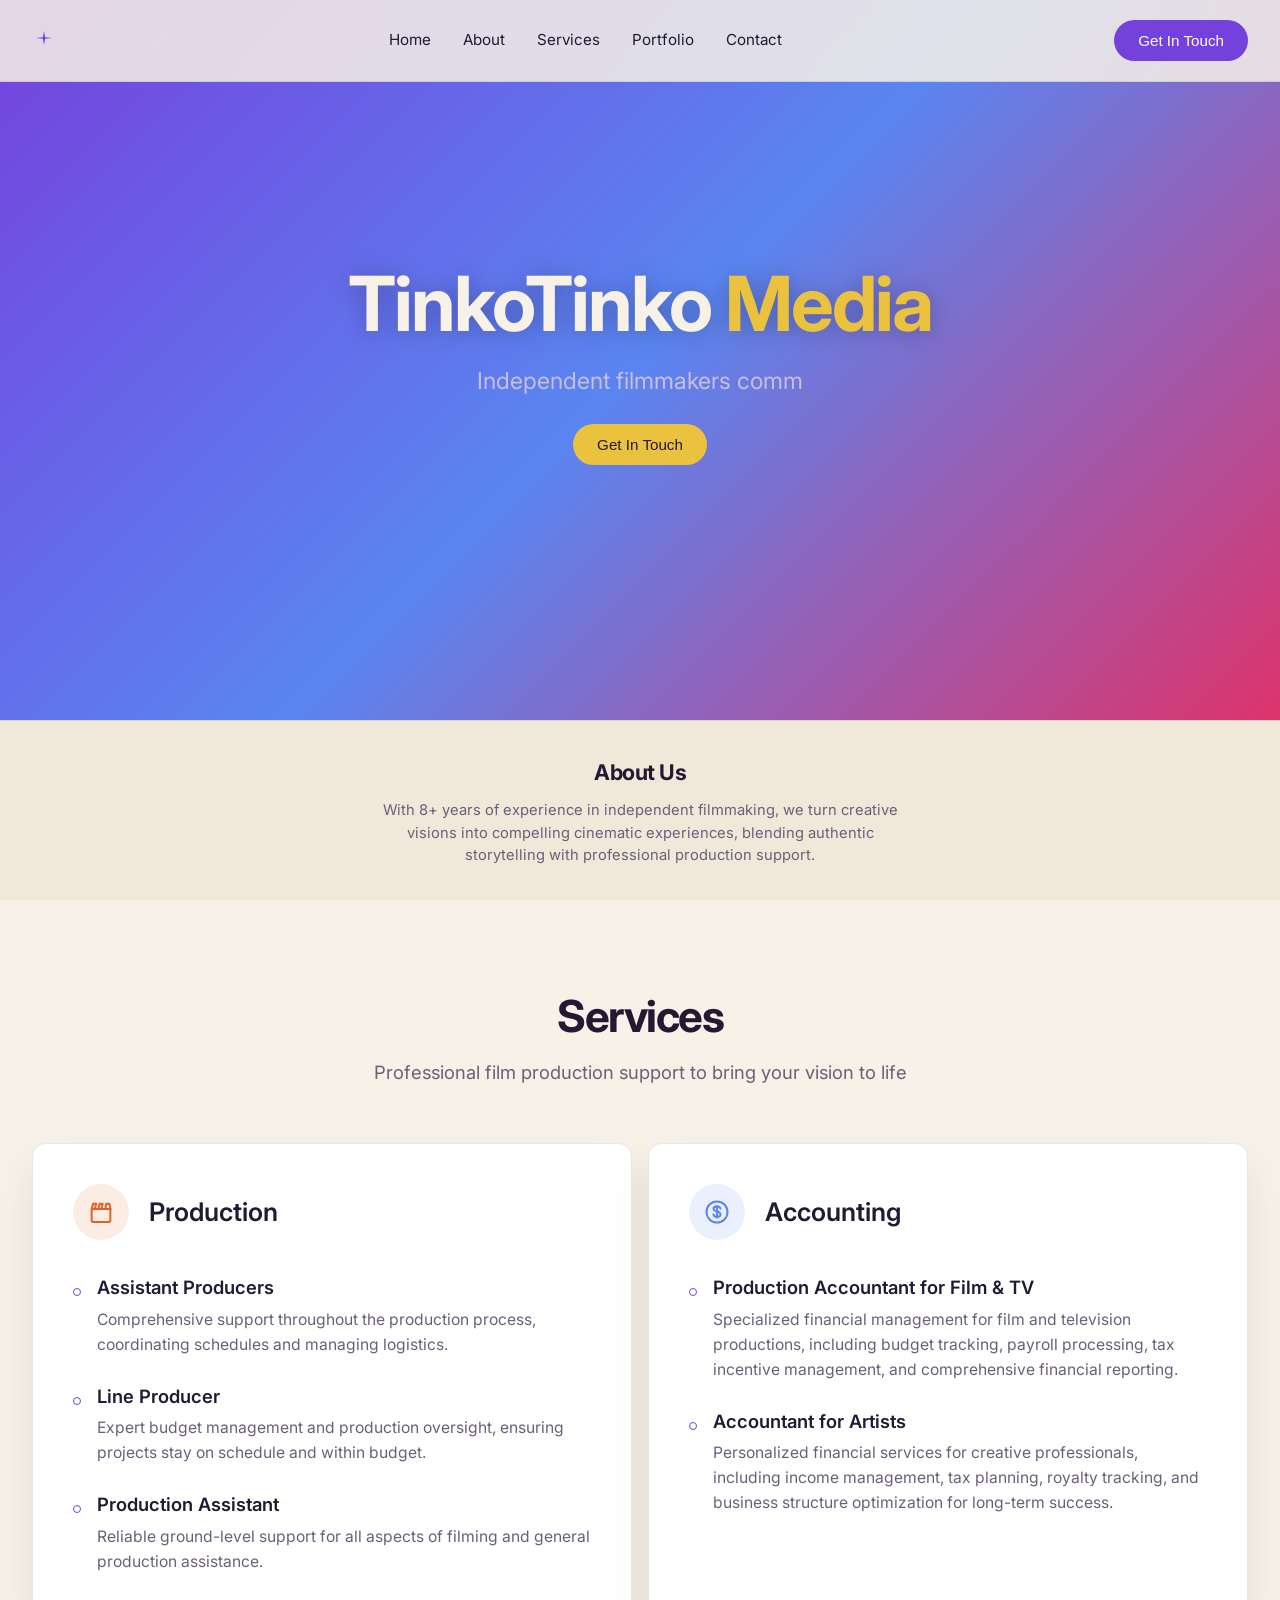
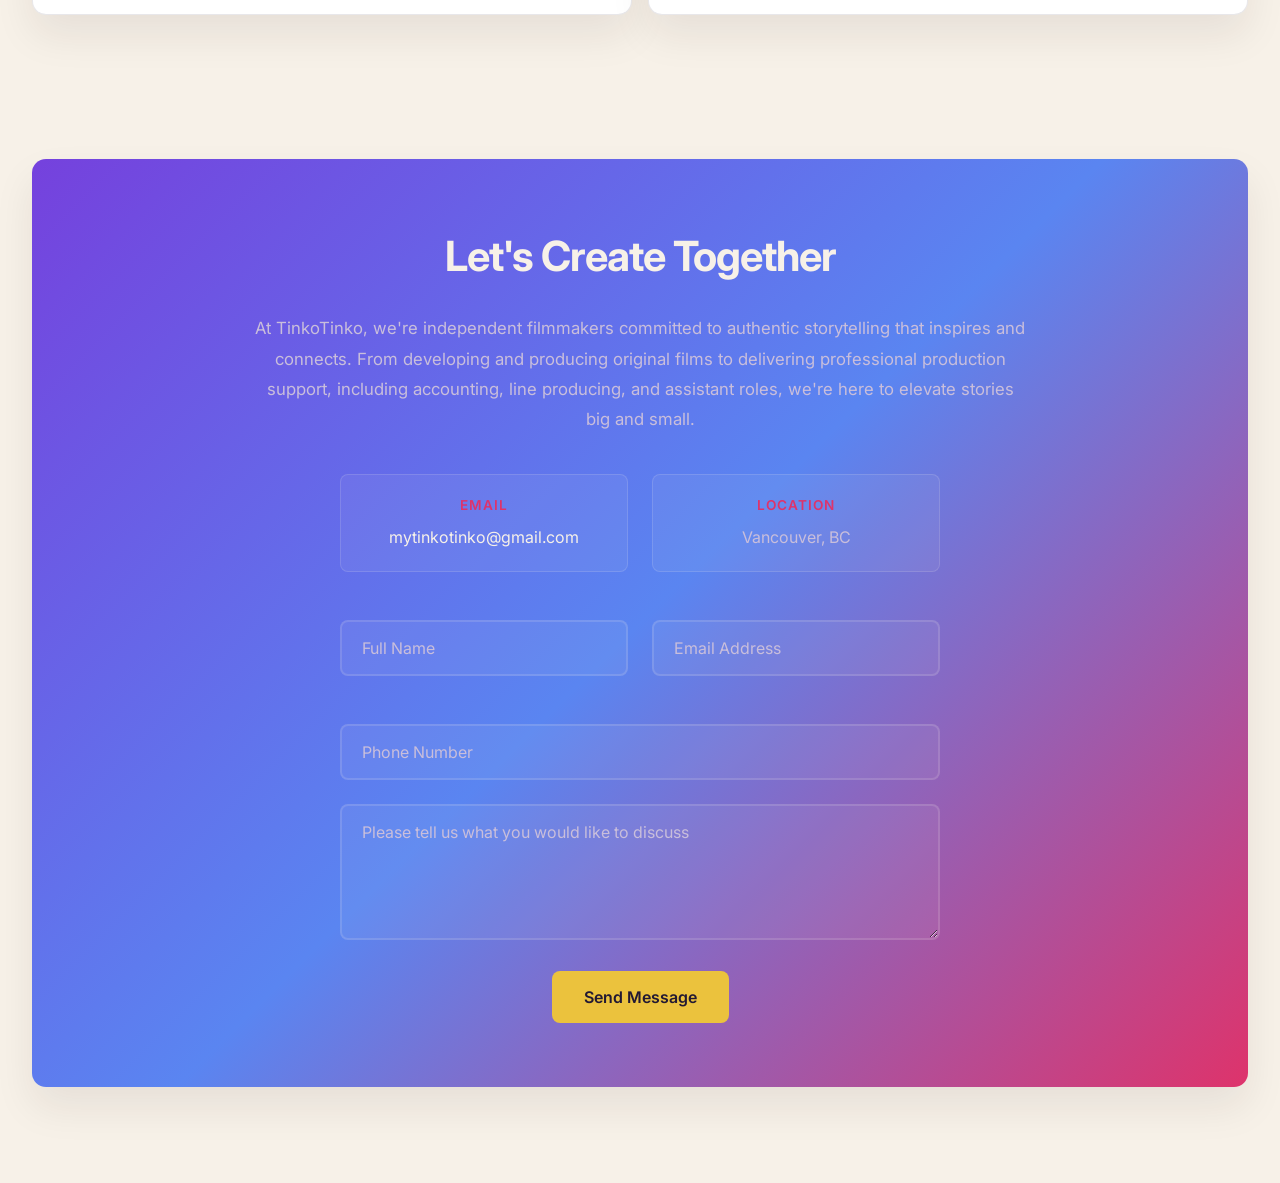
==== commit 431557a9: "Apply logo brand colors, split hero, and clean up services icons - Recolor palette to match logo (go" ====
--- a/index.html
+++ b/index.html
@@ -31,79 +31,25 @@
         </div>
     </header>
 
-    <main id="home" class="hero-cover">
-        <div class="hero-cover-media">
-            <img src="images/hero.jpg" alt="TinkoTinko Media" class="hero-cover-image">
-            <div class="hero-cover-overlay"></div>
+    <main id="home" class="hero-split">
+        <div class="hero-main">
+            <div class="container hero-cover-content">
+                <h1 class="hero-title">TinkoTinko <span class="accent">Media</span></h1>
+                <p class="hero-subtitle">Independent filmmakers committed to authentic storytelling</p>
+
+                <button class="cta-button" id="heroCtaBtn">
+                    Get In Touch
+                </button>
+            </div>
         </div>
 
-        <div class="container hero-cover-content">
-            <h1 class="hero-title">TinkoTinko <span class="accent">Media</span></h1>
-            <p class="hero-subtitle">Independent filmmakers committed to authentic storytelling</p>
-
-            <button class="cta-button" id="heroCtaBtn">
-                Get In Touch
-            </button>
-
-            <div class="scroll-indicator">
-                <svg width="16" height="16" viewBox="0 0 16 16" fill="none" xmlns="http://www.w3.org/2000/svg">
-                    <path d="M8 3.33334V12.6667M8 12.6667L12.6667 8M8 12.6667L3.33334 8" stroke="currentColor" stroke-width="1.33" stroke-linecap="round" stroke-linejoin="round"/>
-                </svg>
-            </div>
-        </div>
+        <aside class="hero-about-panel" id="about">
+            <h2 class="hero-about-title">About Us</h2>
+            <p class="hero-about-description">
+                With 8+ years of experience in independent filmmaking, we turn creative visions into compelling cinematic experiences, blending authentic storytelling with professional production support.
+            </p>
+        </aside>
     </main>
-
-    <section id="about" class="about-section">
-        <div class="container">
-            <div class="about-grid">
-                <div class="about-content">
-                    <h2 class="about-title">About Us</h2>
-                    <p class="about-description">
-                        We specialize in turning creative visions into compelling cinematic experiences. Our approach blends authentic storytelling with professional production support to deliver films that not only captivate audiences but also inspire meaningful connections. Ready to bring your story to life?
-                    </p>
-                </div>
-
-                <div class="about-stat">
-                    <div class="stat-icon">
-                        <svg width="48" height="48" viewBox="0 0 24 24" fill="none" xmlns="http://www.w3.org/2000/svg">
-                            <path d="M12 2L13.09 8.26L20 9L13.09 9.74L12 16L10.91 9.74L4 9L10.91 8.26L12 2Z" fill="currentColor"/>
-                        </svg>
-                    </div>
-                    <div class="stat-number-large">100%</div>
-                    <div class="stat-description">
-                        Commitment to authentic storytelling that connects with audiences on every project
-                    </div>
-                </div>
-
-                <div class="about-image-1">
-                    <img src="https://images.unsplash.com/photo-1485846234645-a62644f84728?w=400&h=300&fit=crop&crop=center" alt="Film production team at work" class="about-photo">
-                </div>
-
-                <div class="about-points">
-                    <div class="about-point">
-                        <div class="point-icon">
-                            <svg width="20" height="20" viewBox="0 0 24 24" fill="none" xmlns="http://www.w3.org/2000/svg">
-                                <path d="M12 2L13.09 8.26L20 9L13.09 9.74L12 16L10.91 9.74L4 9L10.91 8.26L12 2Z" fill="currentColor"/>
-                            </svg>
-                        </div>
-                        <p>With 8+ years of experience in independent filmmaking, we specialize in creating authentic narratives that resonate with diverse audiences and deliver powerful storytelling experiences.</p>
-                    </div>
-                    <div class="about-point">
-                        <div class="point-icon">
-                            <svg width="20" height="20" viewBox="0 0 24 24" fill="none" xmlns="http://www.w3.org/2000/svg">
-                                <path d="M12 2L13.09 8.26L20 9L13.09 9.74L12 16L10.91 9.74L4 9L10.91 8.26L12 2Z" fill="currentColor"/>
-                            </svg>
-                        </div>
-                        <p>We thrive on collaborative partnerships, blending creative vision with professional production support to bring ambitious projects to life through dedicated teamwork and strategic planning.</p>
-                    </div>
-                </div>
-
-                <div class="about-image-2">
-                    <img src="images/through_the_glass.jpg" alt="Behind the scenes filming" class="about-photo">
-                </div>
-            </div>
-        </div>
-    </section>
 
     <section id="services" class="services-section">
         <div class="container">
@@ -116,8 +62,9 @@
                 <div class="service-category">
                     <div class="category-header">
                         <div class="category-icon">
-                            <svg width="32" height="32" viewBox="0 0 24 24" fill="none" xmlns="http://www.w3.org/2000/svg">
-                                <path d="M12 2L15.09 8.26L22 9L16 14.74L17.18 21.02L12 18.77L6.82 21.02L8 14.74L2 9L8.91 8.26L12 2Z" fill="currentColor"/>
+                            <svg width="28" height="28" viewBox="0 0 24 24" fill="none" xmlns="http://www.w3.org/2000/svg" stroke="currentColor" stroke-width="1.7" stroke-linecap="round" stroke-linejoin="round">
+                                <path d="M4 9.5V19a1.5 1.5 0 0 0 1.5 1.5h13A1.5 1.5 0 0 0 20 19V9.5H4Z"/>
+                                <path d="M4 9.5 5.2 5h2.6l-1 4.5M9.8 9.5l1-4.5h2.6l-1 4.5M15.6 9.5l1-4.5H19l1.2 4.5"/>
                             </svg>
                         </div>
                         <h3 class="category-title">Production</h3>
@@ -150,8 +97,9 @@
                 <div class="service-category">
                     <div class="category-header">
                         <div class="category-icon">
-                            <svg width="32" height="32" viewBox="0 0 24 24" fill="none" xmlns="http://www.w3.org/2000/svg">
-                                <path d="M19 3H5C3.9 3 3 3.9 3 5V19C3 20.1 3.9 21 5 21H19C20.1 21 21 20.1 21 19V5C21 3.9 20.1 3 19 3ZM19 19H5V5H19V19ZM7 7H17V9H7V7ZM7 11H17V13H7V11ZM7 15H13V17H7V15Z" fill="currentColor"/>
+                            <svg width="28" height="28" viewBox="0 0 24 24" fill="none" xmlns="http://www.w3.org/2000/svg" stroke="currentColor" stroke-width="1.7" stroke-linecap="round" stroke-linejoin="round">
+                                <circle cx="12" cy="12" r="9"/>
+                                <path d="M12 7v10M15 9.3c0-1.3-1.3-2.3-3-2.3s-3 1-3 2.3 1.3 1.9 3 2.3 3 1 3 2.3-1.3 2.4-3 2.4-3-1-3-2.4"/>
                             </svg>
                         </div>
                         <h3 class="category-title">Accounting</h3>
--- a/style.css
+++ b/style.css
@@ -1,27 +1,35 @@
 /* =========================================================
    TinkoTinko Media - Design System
-   Palette driven by client hex colors:
-   #D09B75 (gold), #B28064 (terracotta), #CB9B75 (tan)
+   Palette driven by the TinkoTinko logo:
+   #EBC23D (gold), #DE6322 (orange), #DE336B (pink),
+   #7541DD (purple), #5A85F1 (blue)
    ========================================================= */
 
 :root {
     --color-bg: #F7F1E8;
     --color-bg-soft: #F1E8DA;
     --color-card: #FFFFFF;
-    --color-surface-dark: #2B1D14;
-    --color-surface-dark-alt: #3A2A1E;
-
-    --color-text: #2B1D14;
-    --color-text-muted: #7A6552;
+    --color-surface-dark: #221933;
+    --color-surface-dark-alt: #2E2245;
+
+    --color-text: #221933;
+    --color-text-muted: #6B5F7A;
     --color-text-inverse: #F7F1E8;
-    --color-text-inverse-muted: #CBB9A6;
-
-    --color-gold: #D09B75;
-    --color-terracotta: #B28064;
-    --color-tan: #CB9B75;
-
-    --color-border: rgba(43, 29, 20, 0.1);
+    --color-text-inverse-muted: #C9BEDB;
+
+    --color-gold: #EBC23D;
+    --color-orange: #DE6322;
+    --color-pink: #DE336B;
+    --color-purple: #7541DD;
+    --color-blue: #5A85F1;
+
+    --color-terracotta: #7541DD;
+    --color-tan: #DE336B;
+
+    --color-border: rgba(34, 25, 51, 0.1);
     --color-border-inverse: rgba(247, 241, 232, 0.14);
+
+    --gradient-brand: linear-gradient(135deg, #7541DD 0%, #5A85F1 50%, #DE336B 100%);
 
     --radius-lg: 14px;
     --radius-md: 10px;
@@ -140,35 +148,54 @@
 }
 
 /* =========================================================
-   Hero - full-bleed cover: image, tint overlay, centered text
+   Hero - 80/20 split: brand-gradient panel + About Us panel
    ========================================================= */
-.hero-cover {
+.hero-split {
+    height: 100vh;
+    display: flex;
+    flex-direction: column;
+    align-items: stretch;
+    overflow: hidden;
+}
+
+.hero-main {
     position: relative;
-    min-height: 100vh;
+    flex: 0 0 80%;
+    max-height: 80%;
     display: flex;
     align-items: center;
     justify-content: center;
+    background: var(--gradient-brand);
     overflow: hidden;
 }
 
-.hero-cover-media {
-    position: absolute;
-    inset: 0;
-    z-index: 1;
-}
-
-.hero-cover-image {
-    width: 100%;
-    height: 100%;
-    object-fit: cover;
-    object-position: center;
-    display: block;
-}
-
-.hero-cover-overlay {
-    position: absolute;
-    inset: 0;
-    background: rgba(74, 51, 36, 0.62);
+.hero-about-panel {
+    flex: 0 0 20%;
+    max-height: 20%;
+    display: flex;
+    flex-direction: column;
+    justify-content: center;
+    align-items: center;
+    text-align: center;
+    gap: 0.6rem;
+    padding: 1.25rem 3rem;
+    background: var(--color-bg-soft);
+    border-top: 1px solid var(--color-border);
+    overflow-y: auto;
+}
+
+.hero-about-title {
+    font-size: 1.35rem;
+    font-weight: 700;
+    color: var(--color-text);
+    letter-spacing: -0.5px;
+}
+
+.hero-about-description {
+    font-size: 0.92rem;
+    color: var(--color-text-muted);
+    line-height: 1.5;
+    max-width: 60ch;
 }
 
 .hero-cover-content {
@@ -179,7 +206,7 @@
     flex-direction: column;
     align-items: center;
     gap: 1.5rem;
-    padding-top: 140px;
+    padding-top: 60px;
     padding-bottom: 3rem;
 }
 
@@ -213,21 +240,6 @@
     background: var(--color-tan);
 }
 
-.scroll-indicator {
-    display: flex;
-    align-items: center;
-    gap: 0.5rem;
-    color: var(--color-text-inverse-muted);
-    font-size: 0.85rem;
-    cursor: pointer;
-    transition: color 0.3s ease;
-    margin-top: 1.5rem;
-}
-
-.scroll-indicator:hover {
-    color: var(--color-text-inverse);
-}
-
 /* Animations */
 @keyframes fadeInUp {
     from {
@@ -247,7 +259,6 @@
 .hero-title { animation-delay: 0.1s; }
 .hero-subtitle { animation-delay: 0.2s; }
 .hero-cover-content .cta-button { animation-delay: 0.3s; }
-.scroll-indicator { animation-delay: 0.4s; }
 
 /* Responsive */
 @media (max-width: 1024px) {
@@ -270,7 +281,7 @@
     }
 
     .hero-cover-content {
-        padding-top: 120px;
+        padding-top: 60px;
         gap: 1.25rem;
     }
 
@@ -287,173 +298,11 @@
 /* =========================================================
    Section basics
    ========================================================= */
-.about-section,
 .services-section,
 .contact-section {
     padding: 6rem 0;
     background: var(--color-bg);
 }
-
-/* =========================================================
-   About - bento cards
-   ========================================================= */
-.about-grid {
-    display: grid;
-    grid-template-columns: 1fr 1fr 1fr;
-    grid-template-rows: auto auto;
-    gap: 1rem;
-    align-items: stretch;
-}
-
-.about-content {
-    grid-column: 1;
-    grid-row: 1;
-    background: var(--color-card);
-    border: 1px solid var(--color-border);
-    border-radius: var(--radius-lg);
-    padding: 2.5rem;
-    display: flex;
-    flex-direction: column;
-    justify-content: center;
-    box-shadow: var(--shadow-card);
-}
-
-.about-title {
-    font-size: 2.75rem;
-    font-weight: 700;
-    color: var(--color-text);
-    line-height: 0.95;
-    margin-bottom: 1.5rem;
-    letter-spacing: -1.5px;
-}
-
-.about-description {
-    font-size: 1.05rem;
-    color: var(--color-text-muted);
-    line-height: 1.7;
-}
-
-.about-stat {
-    grid-column: 2;
-    grid-row: 1;
-    text-align: center;
-    padding: 2.5rem 1.5rem;
-    background: var(--color-terracotta);
-    color: #fff;
-    border-radius: var(--radius-lg);
-    display: flex;
-    flex-direction: column;
-    align-items: center;
-    justify-content: center;
-    box-shadow: var(--shadow-card);
-}
-
-.stat-icon {
-    display: flex;
-    justify-content: center;
-    margin-bottom: 1.25rem;
-    color: var(--color-gold);
-}
-
-.stat-number-large {
-    font-size: 3.25rem;
-    font-weight: 700;
-    color: #fff;
-    line-height: 1;
-    margin-bottom: 0.75rem;
-}
-
-.stat-description {
-    font-size: 0.95rem;
-    color: rgba(255, 255, 255, 0.85);
-    line-height: 1.6;
-}
-
-.about-image-1 {
-    grid-column: 3;
-    grid-row: 1;
-    border-radius: var(--radius-lg);
-    overflow: hidden;
-    box-shadow: var(--shadow-card);
-}
-
-.about-image-2 {
-    grid-column: 1;
-    grid-row: 2;
-    border-radius: var(--radius-lg);
-    overflow: hidden;
-    box-shadow: var(--shadow-card);
-}
-
-.about-points {
-    grid-column: 2 / 4;
-    grid-row: 2;
-    display: flex;
-    flex-direction: column;
-    gap: 1.5rem;
-    background: var(--color-card);
-    border: 1px solid var(--color-border);
-    border-radius: var(--radius-lg);
-    padding: 2.5rem;
-    box-shadow: var(--shadow-card);
-    justify-content: center;
-}
-
-.about-point {
-    display: flex;
-    gap: 1.25rem;
-    align-items: flex-start;
-}
-
-.point-icon {
-    display: flex;
-    align-items: center;
-    justify-content: center;
-    width: 40px;
-    height: 40px;
-    background: var(--color-gold);
-    border-radius: 50%;
-    color: var(--color-surface-dark);
-    flex-shrink: 0;
-    margin-top: 0.25rem;
-}
-
-.about-point p {
-    font-size: 1rem;
-    color: var(--color-text-muted);
-    line-height: 1.6;
-    margin: 0;
-}
-
-.about-photo {
-    width: 100%;
-    height: 100%;
-    max-width: none;
-    object-fit: cover;
-    display: block;
-    filter: none;
-    border-radius: 0;
-    transition: transform 0.4s ease;
-}
-
-.about-image-1:hover .about-photo,
-.about-image-2:hover .about-photo {
-    transform: scale(1.05);
-}
-
-.about-title,
-.about-stat,
-.about-image-1,
-.about-image-2,
-.about-points {
-    animation: fadeInUp 0.8s ease-out both;
-}
-
-.about-content { animation: fadeInUp 0.8s ease-out both; }
-.about-stat { animation-delay: 0.1s; }
-.about-image-1 { animation-delay: 0.2s; }
-.about-image-2 { animation-delay: 0.3s; }
-.about-points { animation-delay: 0.4s; }
 
 /* =========================================================
    Services - bento cards
@@ -517,10 +366,18 @@
     justify-content: center;
     width: 56px;
     height: 56px;
-    background: var(--color-surface-dark);
-    border-radius: var(--radius-sm);
-    color: var(--color-gold);
+    border-radius: 50%;
     flex-shrink: 0;
+}
+
+.service-category:nth-child(1) .category-icon {
+    background: rgba(222, 99, 34, 0.12);
+    color: var(--color-orange);
+}
+
+.service-category:nth-child(2) .category-icon {
+    background: rgba(90, 133, 241, 0.12);
+    color: var(--color-blue);
 }
 
 .category-title {
@@ -545,7 +402,8 @@
 .service-bullet {
     width: 8px;
     height: 8px;
-    background: var(--color-terracotta);
+    background: transparent;
+    border: 1.5px solid var(--color-terracotta);
     border-radius: 50%;
     margin-top: 0.75rem;
     flex-shrink: 0;
@@ -586,10 +444,8 @@
 }
 
 .contact-content {
-    max-width: 960px;
-    margin: 0 auto;
     text-align: center;
-    background: var(--color-surface-dark);
+    background: var(--gradient-brand);
     color: var(--color-text-inverse);
     border-radius: var(--radius-lg);
     padding: 4rem 3rem;
@@ -747,32 +603,8 @@
 }
 
 @media (max-width: 768px) {
-    .about-section,
     .services-section {
         padding: 4rem 0;
-    }
-
-    .about-grid {
-        grid-template-columns: 1fr;
-        gap: 1.25rem;
-    }
-
-    .about-content,
-    .about-stat,
-    .about-image-1,
-    .about-image-2,
-    .about-points {
-        grid-column: 1;
-        grid-row: auto;
-    }
-
-    .about-image-1,
-    .about-image-2 {
-        min-height: 260px;
-    }
-
-    .about-title {
-        font-size: 2.2rem;
     }
 
     .services-title {
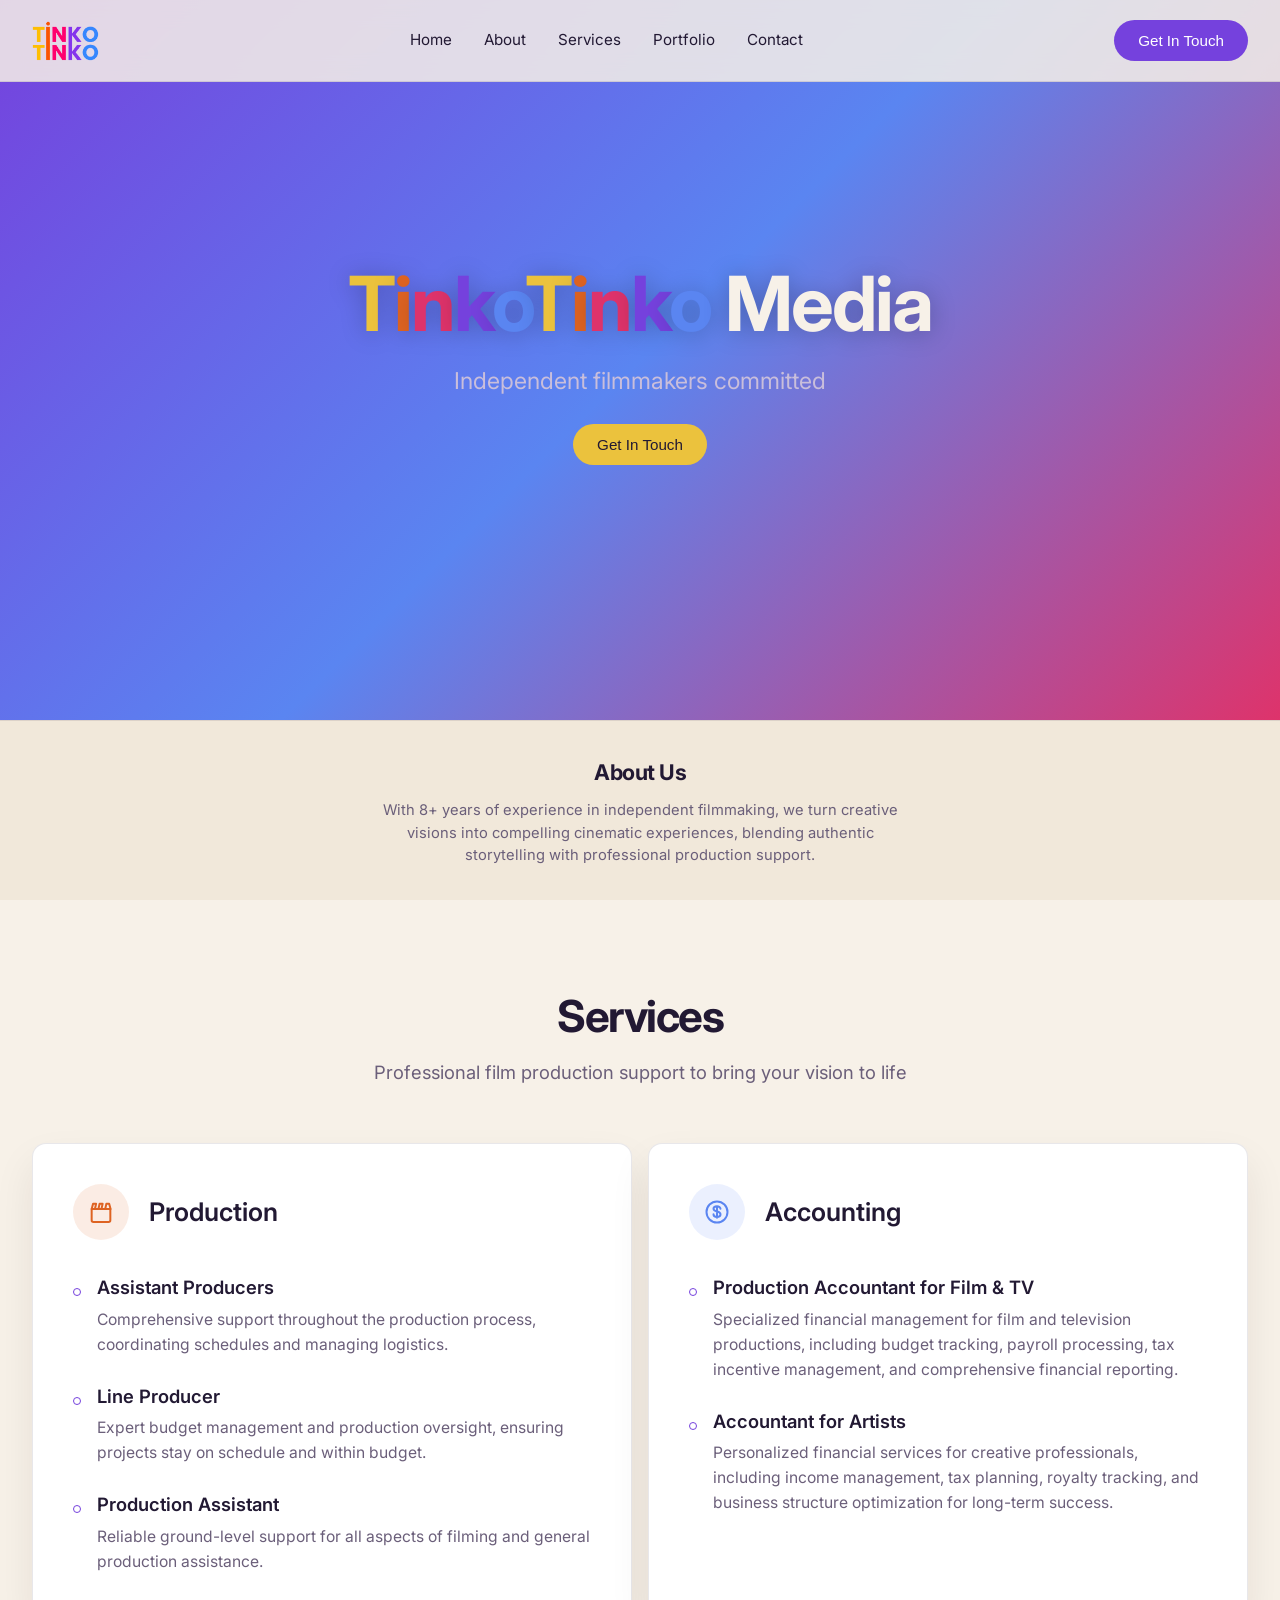
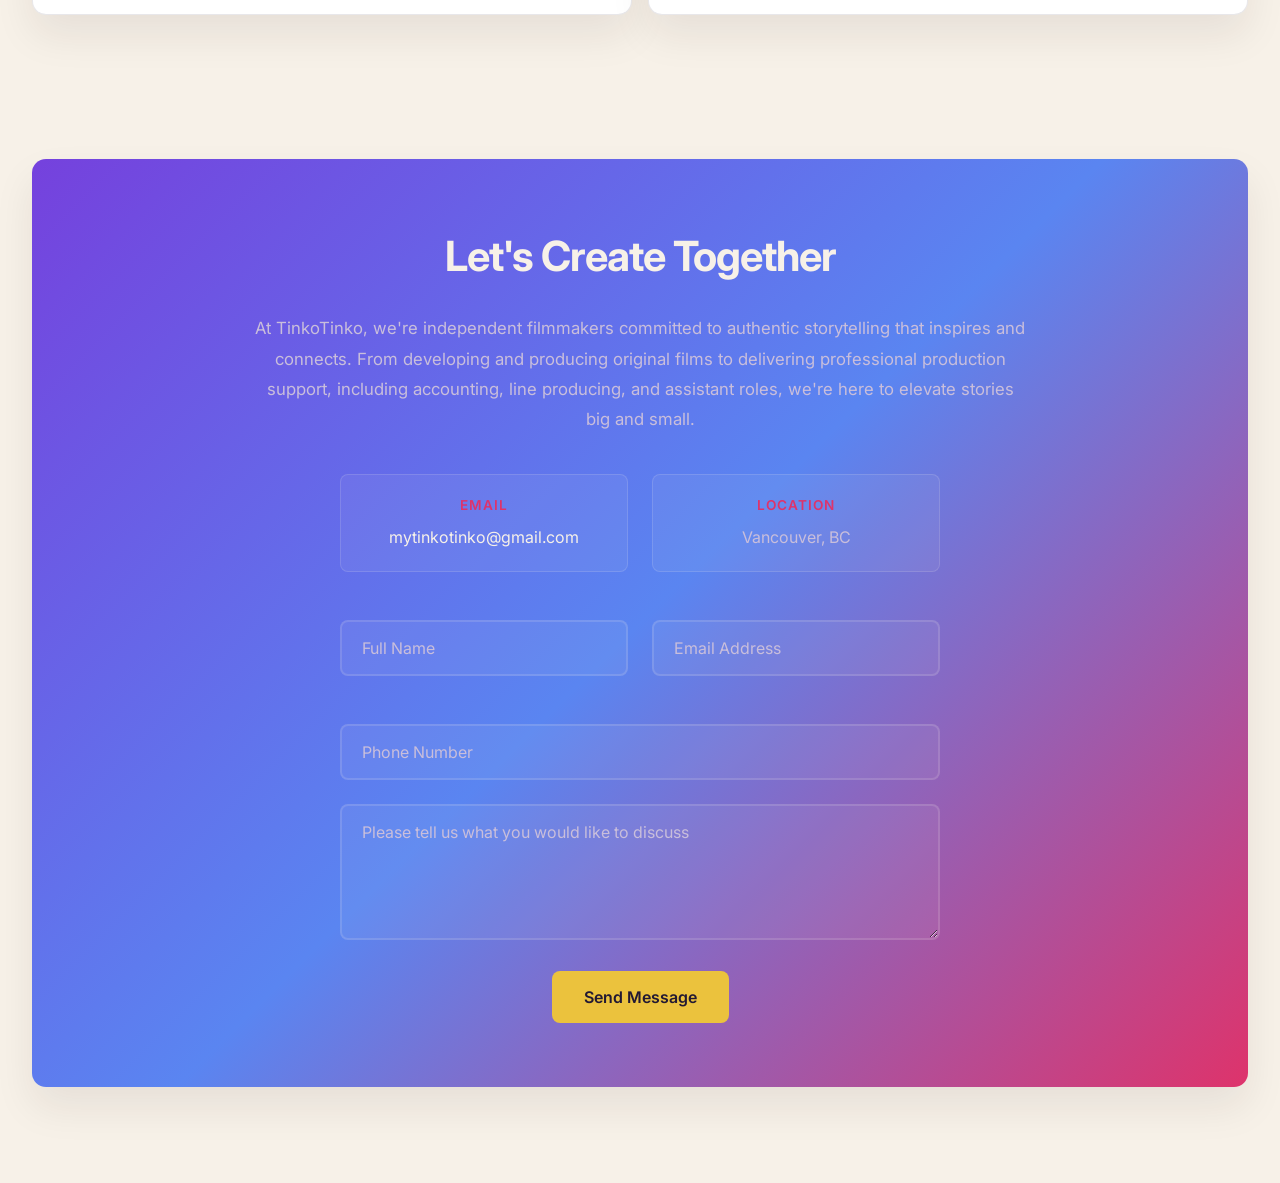
==== commit b6d1af17: "Add site logo to header and recolor hero brand name - Replace star icon with the TinkoTinko logo ima" ====
--- a/index.html
+++ b/index.html
@@ -14,9 +14,7 @@
     <header class="header">
         <div class="container">
             <div class="logo">
-                <svg width="24" height="24" viewBox="0 0 24 24" fill="none" xmlns="http://www.w3.org/2000/svg">
-                    <path d="M12 2L13.09 8.26L20 9L13.09 9.74L12 16L10.91 9.74L4 9L10.91 8.26L12 2Z" fill="currentColor"/>
-                </svg>
+                <img src="images/logo.png" alt="TinkoTinko Media" class="logo-image">
             </div>
             <nav class="nav">
                 <a href="#home" class="nav-link">Home</a>
@@ -34,7 +32,7 @@
     <main id="home" class="hero-split">
         <div class="hero-main">
             <div class="container hero-cover-content">
-                <h1 class="hero-title">TinkoTinko <span class="accent">Media</span></h1>
+                <h1 class="hero-title"><span class="brand-name"><span class="lt-gold">T</span><span class="lt-orange">i</span><span class="lt-pink">n</span><span class="lt-purple">k</span><span class="lt-blue">o</span><span class="lt-gold">T</span><span class="lt-orange">i</span><span class="lt-pink">n</span><span class="lt-purple">k</span><span class="lt-blue">o</span></span> <span class="accent">Media</span></h1>
                 <p class="hero-subtitle">Independent filmmakers committed to authentic storytelling</p>
 
                 <button class="cta-button" id="heroCtaBtn">
--- a/style.css
+++ b/style.css
@@ -81,7 +81,12 @@
 .logo {
     display: flex;
     align-items: center;
-    color: var(--color-terracotta);
+}
+
+.logo-image {
+    height: 40px;
+    width: auto;
+    display: block;
 }
 
 .nav {
@@ -221,8 +226,14 @@
 }
 
 .hero-title .accent {
-    color: var(--color-gold);
-}
+    color: var(--color-text-inverse);
+}
+
+.hero-title .lt-gold { color: var(--color-gold); }
+.hero-title .lt-orange { color: var(--color-orange); }
+.hero-title .lt-pink { color: var(--color-pink); }
+.hero-title .lt-purple { color: var(--color-purple); }
+.hero-title .lt-blue { color: var(--color-blue); }
 
 .hero-subtitle {
     font-size: 1.45rem;
